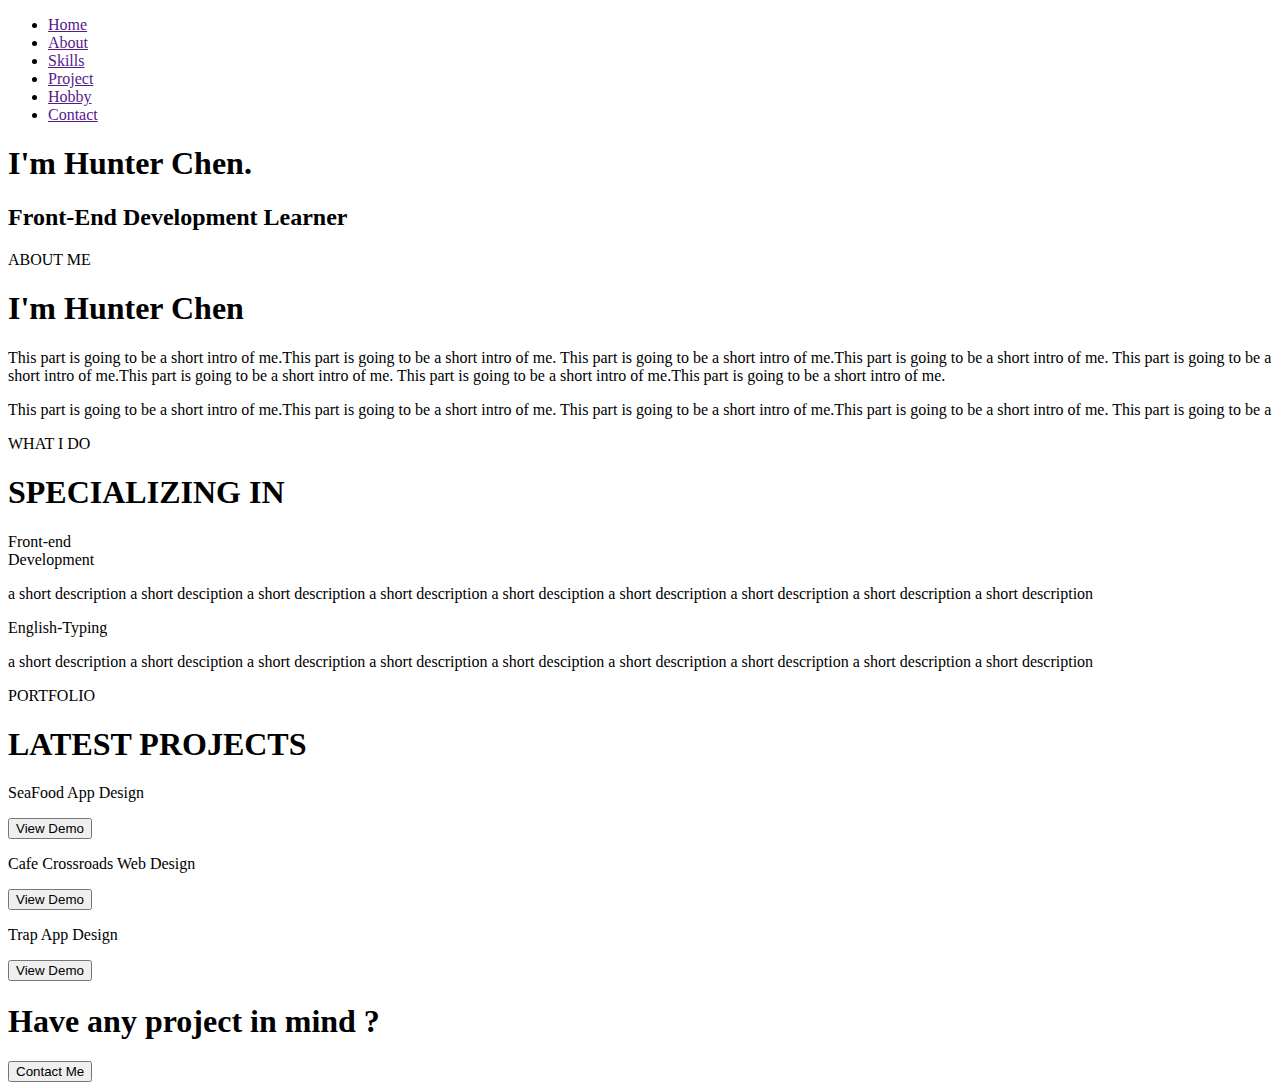
==== Processing Project/index.html @ 50b8c2af "還沒完全做完" ====
<!DOCTYPE html>
<html lang="zh-TW">
<head>
    <!-- Two Underscores(__) represents AND.  
    Hyphen(-) does what hyphen does. -->
    <meta charset="UTF-8">
    <meta http-equiv="X-UA-Compatible" content="IE=edge">
    <meta name="viewport" content="width=device-width, initial-scale=1.0">
    <link rel = "icon" href = "./images/icon.png" type = "image/png">
    <title>Personal Web</title>
    <link rel="stylesheet" href="./CSS/_normalize.css">
    <link rel="stylesheet" href="./CSS/shared-style.css">
    <link rel="stylesheet" href="./CSS/specified-style.css">
    <link rel="preconnect" href="https://fonts.googleapis.com">
    <link rel="preconnect" href="https://fonts.gstatic.com" crossorigin>
    <link href="https://fonts.googleapis.com/css2?family=Ubuntu&display=swap" rel="stylesheet">
</head>
<body>
    <div class="wrapper">
        <!-- Start header -->
        <header class="header">
            <div class="navbar">
                <div class="container">
                    <div class="logo-container">
                        <a href="" class="logo" alt="HTC"></a>
                    </div>
                    <ul class="nav">
                        <li class="nav-item">
                            <a href="" class="nav-link" data-target="navbar">Home</a>
                        </li>
                        <li class="nav-item">
                            <a href="" class="nav-link" data-target="bout-me">About</a>
                        </li>
                        <li class="nav-item">
                            <a href="" class="nav-link" data-target="what-i-do">Skills</a>
                        </li>
                        <li class="nav-item">
                            <a href="" class="nav-link" data-target="portfolio">Project</a>
                        </li>
                        <li class="nav-item">
                            <a href="" class="nav-link" data-target="">Hobby</a>
                        </li>
                        <li class="nav-item">
                            <a href="" class="nav-link" data-target="">Contact</a>
                        </li>
                    </ul>
                </div>
            </div>
        </header>
        <!-- End header -->

        <!-- STart Main -->
        <section class="main">
            <div class="banner">
                <h1>I'm Hunter Chen.</h1>
                <h2>Front-End Development Learner</h2>
                <div class="logos">
                    <a href="https://www.instagram.com/oprkt_htc_10/" class="ig" target="_blank"></a>
                    <a href="https://www.facebook.com/hunter.chen.9803/" class="fb" target="_blank"></a>
                    <a href="https://github.com/Huntandy" class="gh" target="_blank"></a>
                </div>
            </div>
            <div id="bout-me" class="bout-me scroll-target">
                <div class="container">
                    <div class="photograph">
                        <!-- left -->
                        <div class="img"></div>
                        <div class="hollow-object"></div>
                    </div>
                    <div class="intro">
                        <!-- right -->
                        <div class="txt-container">
                            <p class="title">ABOUT ME</p>
                            <h1>I'm Hunter Chen</h1>
                            <p class="content">
                                This part is going to be a short intro of me.This part is going to be a short intro of me.
                                This part is going to be a short intro of me.This part is going to be a short intro of me.
                                This part is going to be a short intro of me.This part is going to be a short intro of me.
                                This part is going to be a short intro of me.This part is going to be a short intro of me.
                            </p>
                            <p class="content">
                                This part is going to be a short intro of me.This part is going to be a short intro of me.
                                This part is going to be a short intro of me.This part is going to be a short intro of me.
                                This part is going to be a 
                            </p>
                        </div>
                    </div>
                </div>
            </div>
            <div id="what-i-do" class="what-i-do scroll-target">
                <div class="container">
                    <div class="text">
                        <p class="title">WHAT I DO</p>
                        <h1>SPECIALIZING IN</h1>
                    </div>
                    <div class="specialization">
                        <div class="first card">
                            <div class="img__title"> 
                                <div class="img-container">
                                    <div class="img"></div>
                                </div>
                                <p class="title">
                                    Front-end<br>Development
                                </p>
                            </div>
                            <p class="content">
                                a short description a short desciption a short description a short description a short desciption a short description a short description a short description a short description
                            </p>
                        </div>
                        <div class="second card">
                            <div class="img__title">
                                <div class="img-container">
                                    <div class="img"></div>
                                </div>
                                <p class="title">
                                    English-Typing
                                </p>
                            </div>
                            <p class="content">
                                a short description a short desciption a short description a short description a short desciption a short description a short description a short description a short description
                            </p>
                        </div>
                    </div>
                </div>
            </div>
            <div id="portfolio" class="portfolio scroll-target">
                <div class="container">
                    <div class="txt-container">
                        <p class="title">PORTFOLIO</p>
                        <h1>LATEST PROJECTS</h1>
                    </div>
                    <div class="project-cards">
                        <div class="card">
                            <div class="first project-img"></div>
                            <p class="project-name">SeaFood App Design</p>
                            <button class="demo">View Demo</button>
                        </div>
                        <div class="card">
                            <div class="second project-img"></div>
                            <p class="project-name">Cafe Crossroads Web Design</p>
                            <button class="demo">View Demo</button>
                        </div>
                        <div class="card">
                            <div class="third project-img"></div>
                            <p class="project-name">Trap App Design</p>
                            <button class="demo">View Demo</button>
                        </div>
                    </div>
                </div>
            </div>
            <div class="contact">
                <div class="container">
                    <h1>Have any project in mind ?</h1>
                    <button class="contact-btn">Contact Me</button>
                </div>
            </div>
        </section>
        <!-- End Main -->

        <!-- Start footer -->
        <!-- <footer class="footer">

        </footer> -->
        <!-- End footer -->
    </div>
    <script src="./script.js"></script>
</body>
</html>
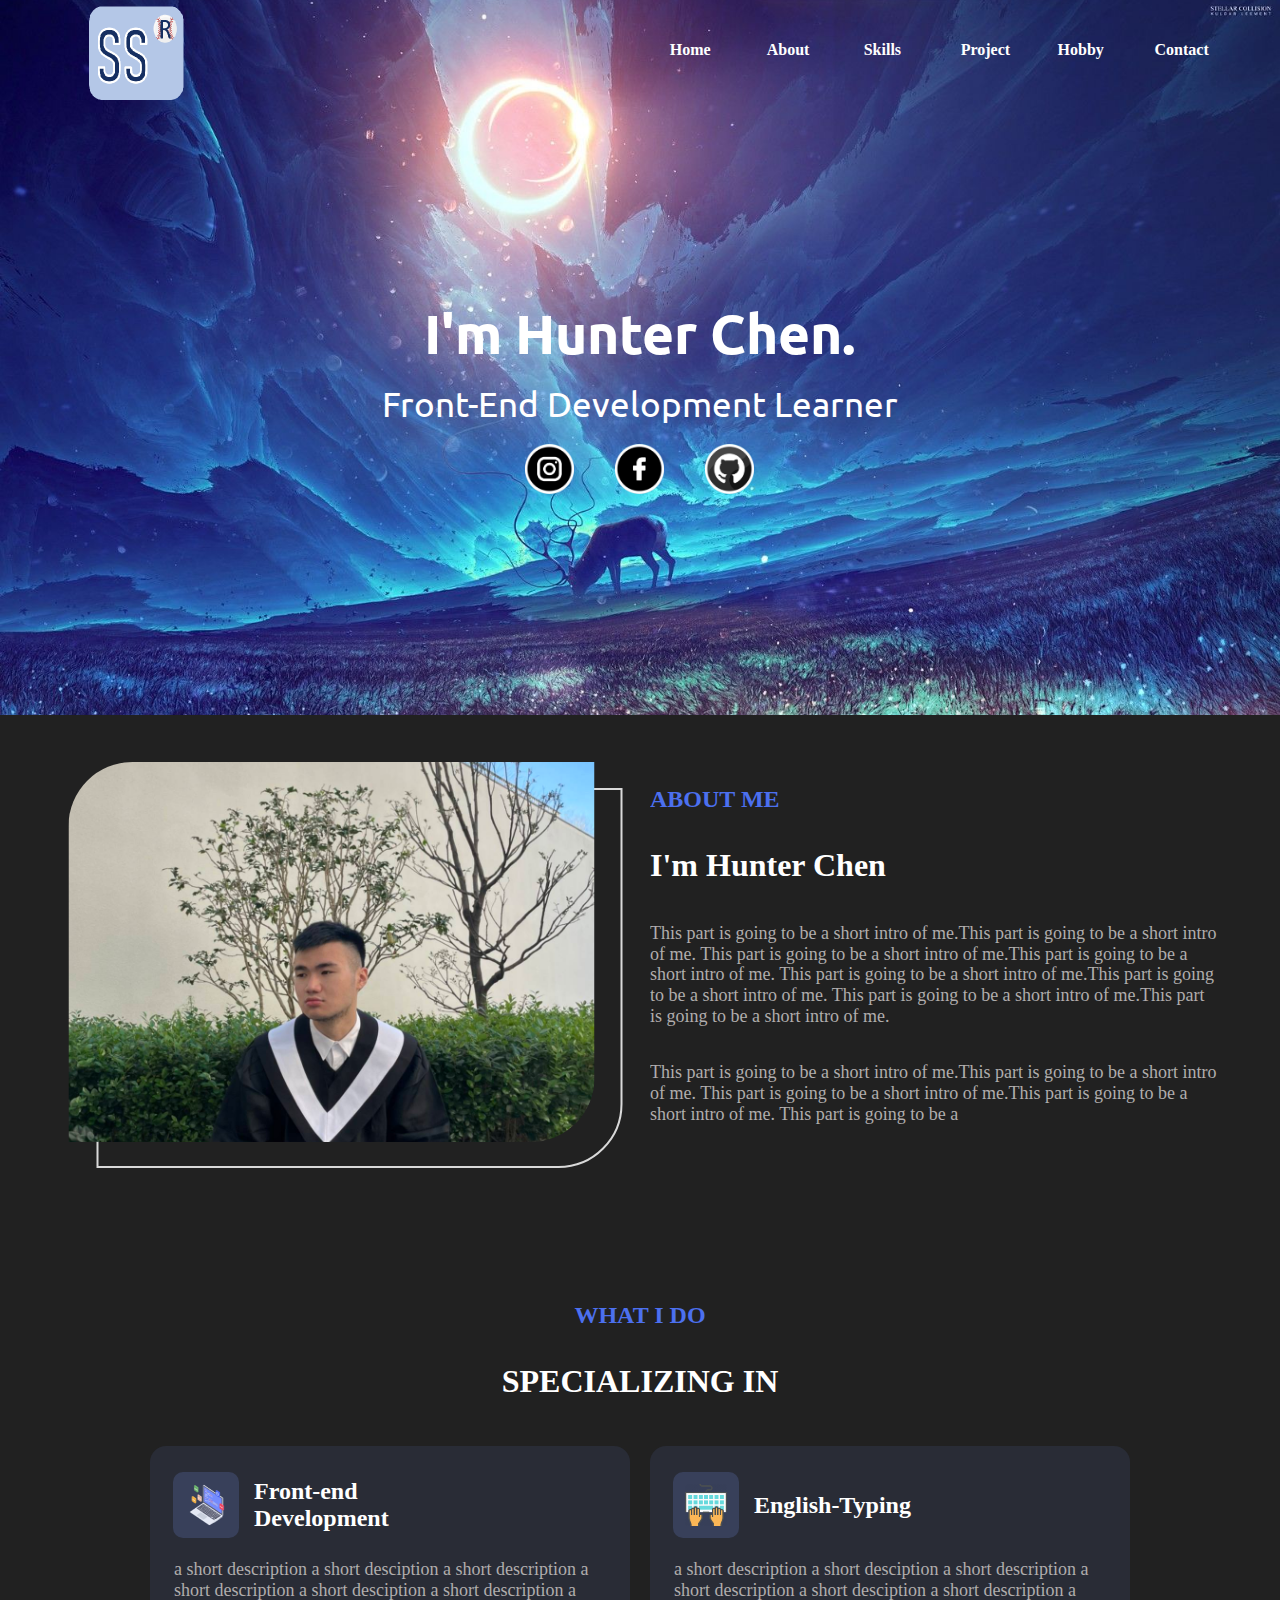
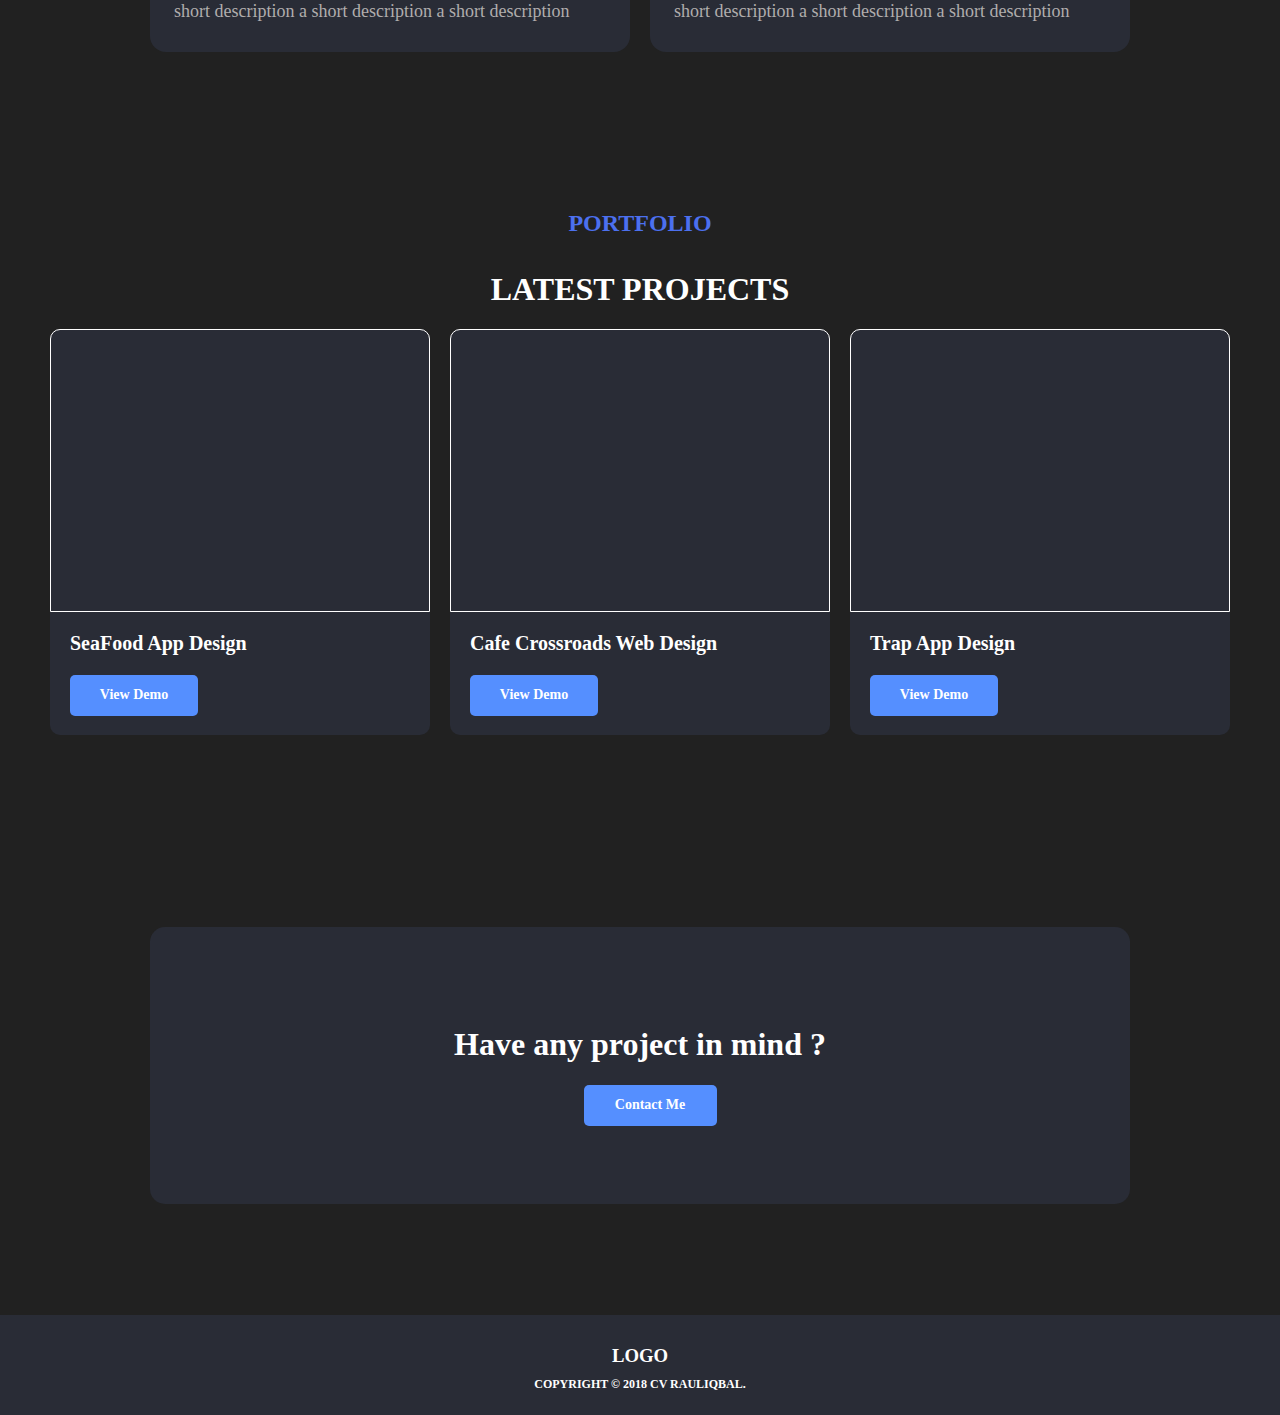
==== commit dfb22609: "updated" ====
--- a/Processing Project/index.html
+++ b/Processing Project/index.html
@@ -158,9 +158,10 @@
         <!-- End Main -->
 
         <!-- Start footer -->
-        <!-- <footer class="footer">
-
-        </footer> -->
+        <footer class="footer">
+            <h3>LOGO</h3>
+            <p>COPYRIGHT © 2018 CV RAULIQBAL.</p>
+        </footer>
         <!-- End footer -->
     </div>
     <script src="./script.js"></script>
--- a/Processing Project/CSS/shared-style.css
+++ b/Processing Project/CSS/shared-style.css
@@ -0,0 +1,116 @@
+   /* Two Underscores(__) represents AND.  
+Hyphen(-) does what hyphen does. */
+
+/* Global */
+*{
+    box-sizing: border-box;
+    position: relative;
+}
+
+html,body{
+    font-family: "微軟正黑體";
+}
+
+html{
+    height:100%;
+}
+
+body,body *{
+    display:flex;
+    flex-direction: column;
+    width:100%;
+}
+
+body{
+    min-height: 100vh;
+    background-color: #212121;
+}
+
+
+/* Grid System */
+/*12 based*/
+.col-xl-3,.col-xl-4,.col-xl-6,.col-xl-12
+.col-lg-3,.col-lg-4,.col-lg-6,.col-lg-12,
+.col-md-3,.col-md-4,.col-md-6,.col-md-12,
+.col-sm-3,.col-sm-4,.col-sm-6,.col-sm-12,
+.col-3,.col-4,.col-6,.col-12{
+    height:100%;
+    padding-left: 16px;
+    padding-right: 16px;
+}
+
+/* xl1200  lg992  md768  sm576   xs  */
+@media screen and (min-width:1200px){ /*xl*/
+    .col-xl-3{width:25%;}
+    .col-xl-4{width:33.33333%;}
+    .col-xl-6{width:50%;}
+    .col-xl-12{width:100%;}
+}
+@media screen and (max-width:1200px){ /*lg*/
+    .col-lg-3{width:25%;}
+    .col-lg-4{width:33.33333%;}
+    .col-lg-6{width:50%;}
+    .col-lg-12{width:100%;}
+}
+@media screen and (max-width:992px){ /*md*/
+    .col-md-3{width:25%;}
+    .col-md-4{width:33.33333%;}
+    .col-md-6{width:50%;}
+    .col-md-12{width:100%;}
+}
+@media screen and (max-width:768px){ /*sm*/
+    .col-sm-3{width:25%;}
+    .col-sm-4{width:33.33333%;}
+    .col-sm-6{width:50%;}
+    .col-sm-12{width:100%;}
+}
+@media screen and (max-width:576px){ /*xs*/
+    .col-3{width:25%;}
+    .col-4{width:33.33333%;}
+    .col-6{width:50%;}
+    .col-12{width:100%;}
+}
+
+
+
+
+
+/* Shared by bout-me,what-i-do, portfolio */
+p.title{
+    color: #4C70EF;
+    font-size: 24px;
+    font-weight: 600;
+    margin-bottom: 12px;
+}
+.bout-me .txt-container p.content,.what-i-do p.content{
+    width: 100%;
+    color: #B0ADAD;
+    font-size:18px;
+}
+h1{
+    color: white
+}
+.component{
+    background-color: lightskyblue;
+    width:100%;
+    height:100%;
+}
+
+/* Shard by Portfolio and Contact */
+button{
+    background-color: #558FFF; 
+    height: 41px;
+    color: #fff; 
+    font-size: 14px; 
+    font-weight:600;
+    align-items: center;
+    justify-content:center;
+    cursor: pointer; 
+    border-radius: 5px; 
+    margin-left: 20px;
+    border:none;
+}
+
+button:hover{
+    background-color: #0056b3; 
+}--- a/Processing Project/CSS/specified-style.css
+++ b/Processing Project/CSS/specified-style.css
@@ -0,0 +1,316 @@
+/* Two Underscores(__) represents AND.  
+Hyphen(-) does what hyphen does. */
+
+/*------ 
+wrapper 
+------*/
+.wrapper{
+    background-color: rgba(0, 0, 0, 0.25);
+    height:715.2px;
+    background-image:url(../images/night.jpg);
+    background-size: cover;
+    background-position: center center;
+    /* justify-content: center;*/
+    /* Align child elements horizontally */
+    align-items: center; /* Align child elements vertically */
+}
+
+/*---- 
+navbar 
+-----*/
+a.nav-link{
+    text-decoration: none;
+    color:white;
+    font-weight: bold;
+}
+
+.navbar *{
+    z-index:10;
+    flex-direction:row;
+    align-items: center;
+}
+
+.navbar {
+    align-items: center;
+} 
+
+.container{
+    width: 1223px;
+    justify-content: center;
+}
+
+a.logo{
+    background-image: url(../images/logo2.png);
+    background-repeat: no-repeat;
+    height:100px; width: 100px;
+    /* transform:scale(0.5); */
+    background-size: contain;
+    margin-left: 60px;
+}
+
+
+/*-------- 
+banner 
+--------*/
+.banner{
+    z-index:1;
+    justify-content: center;
+    height: 615.2px;
+
+}
+
+.banner h1,.banner h2{
+    margin:0;
+    align-items: center;
+    color: white;
+    font-weight: bold;
+    font-size:55px;
+    font-family: 'Ubuntu', sans-serif;
+    text-align:center;
+}
+
+.banner p.middle{
+    height:25px;
+}
+
+.banner h2{
+    font-weight:normal;
+    font-size:35px;
+    margin-top: 20px;
+}
+
+.logos{
+    width:100%;
+    z-index:10;
+    flex-direction:row;
+    align-items: center;
+    justify-content: center;
+}
+
+.ig,.fb,.gh{
+    z-index: 1;
+    height:50px; width:50px;
+    margin:20px;
+    background-size: contain;
+    background-repeat: no-repeat;
+}
+
+.ig{background-image: url(../images/ig-logo.png);}
+.fb{background-image: url(../images/fb-logo.png);}
+.gh{background-image: url(../images/gh-logo.png);}
+
+/* -------------------
+      About Me 
+---------------------*/
+.bout-me{
+    height: 500px;
+    justify-content:center;
+}
+.bout-me .container{
+    width:1180px; height:407px;
+    align-self: center;
+    flex-direction:row;
+}
+.bout-me .photograph{    
+    width: 50%; height:100%;  /*553*/
+    padding-left: 18.5px;
+    padding-right: 18.5px;
+    /* border: 0px; */
+    justify-content: center;
+    align-items:center;
+}
+.bout-me .photograph .img,.hollow-object{  
+    width:263px; height:190px;  /*526  380*/
+    scale:2;
+    align-self: center;
+    border-top-left-radius: 32px;
+    border-bottom-right-radius: 32px;
+}
+.bout-me .photograph .img{
+    top:82px;
+    right:14px;
+    z-index: 2;
+    background-image: url(../images/101501.jpg);
+    background-size: cover;
+    background-repeat: no-repeat;
+    background-position: center center;
+}
+.hollow-object{
+    bottom: 82px;
+    left:14px;
+    z-index:0;
+    border:1px solid #D9D9D9;
+    overflow:hidden;
+}
+.bout-me .container .intro{
+    width: 50%; /*580*/
+    padding-left: 10px;
+    padding-right: 10px;
+
+}
+.bout-me .txt-container{
+    color: white;
+    overflow:hidden;
+}
+
+/* ---------
+What I do 
+----------*/
+.what-i-do{
+    height:500px;
+    justify-content: center;
+}
+.what-i-do .container{
+    height: 360px; width:980px;
+    align-self:center;
+    flex-direction:column;
+}
+.what-i-do .text *{
+    align-items: center;
+}
+.what-i-do .text{
+    margin-bottom: 25px;
+}
+.what-i-do .text,.what-i-do .specialization{
+    width:100%; height:480px;
+}
+.what-i-do .specialization{
+    flex-direction:row;
+}
+.specialization .first{
+    margin-right:10px;
+}
+.specialization .second{
+    margin-left:10px;
+}
+.specialization .card{
+    width:50%; height:206px;
+    background-color: #292c36;
+    border-radius: 16px;
+}
+.specialization .card .img__title{
+    width: 310px; height:72px;
+    margin-top: 23px;
+    flex-direction:row;
+    align-items: center;
+}
+.specialization .card .img-container{
+    width:66px; height:66px;
+    background-color: #38405A;
+    border-radius: 10px;
+    margin-left:23px;
+    justify-content: center;
+    align-items: center;
+}
+.specialization .card .img{
+    width:42px; height:42px;
+    background-repeat: no-repeat;
+    background-size: contain;
+}
+.specialization .first .img{
+    background-image: url(../images/computer.png);
+    margin-left: 7px;
+}
+.specialization .second .img{
+    background-image: url(../images/keyboard.png);
+}
+.specialization p.title{
+    font-size: 24px;
+    width:200px;
+    color:white;
+    font-weight:600;
+    align-items:flex-start;
+    margin: 0px 0px 0px 15px;
+}
+.specialization p.content{
+    width:432px; height:54px;
+    align-self:center;
+}
+
+/* --------
+portfolio
+---------*/
+.portfolio{
+    height: 700px;
+    justify-content: center;
+}
+.portfolio .container{
+    width:1180px; height:540px;
+    align-self:center;
+    flex-direction:column;
+}
+.portfolio .txt-container *{
+    align-items:center;
+}
+.portfolio .txt-container p.title{
+    margin-top: 14px;
+}
+.portfolio .project-cards{
+    width:100%; height:406px;
+    flex-direction:row;
+    justify-content: space-between;
+    /* border:1px solid lightcoral; */
+}
+.portfolio .project-cards .card{
+    width:380px; height: 100%;
+    border-radius: 10px;
+    background-color: #292C36;
+}
+.project-cards .project-img{
+    width:100%; height:283px;
+    border:1px solid white;
+    border-top-left-radius:10px;
+    border-top-right-radius:10px;
+}
+.project-cards .project-name{
+    font-size: 20px;
+    font-weight: 600;
+    color: white;
+    margin-left: 20px;
+}
+
+button.demo{ 
+    width: 128px; 
+}
+
+/*------ 
+contact
+-------*/
+.contact{
+    height:500px;
+    justify-content:center
+}
+.contact .container{
+    width:980px; height:277px;
+    background-color: #292C36;
+    align-self: center;
+    border-radius: 15px;
+}
+.contact h1{
+    align-items:center;
+}
+button.contact-btn{ 
+    width: 133px; 
+    align-self:center;
+}
+
+/*------ 
+footer
+-------*/
+footer{
+    min-height: 100px;
+    width:100%;
+    background-color: #292C36;
+    color:white;
+    justify-content: center;
+}
+footer *{
+    align-items: center;
+}
+footer h3{
+    margin-bottom: 0px;
+}
+footer p{
+    font-size:12px;
+    font-weight: bold;
+}
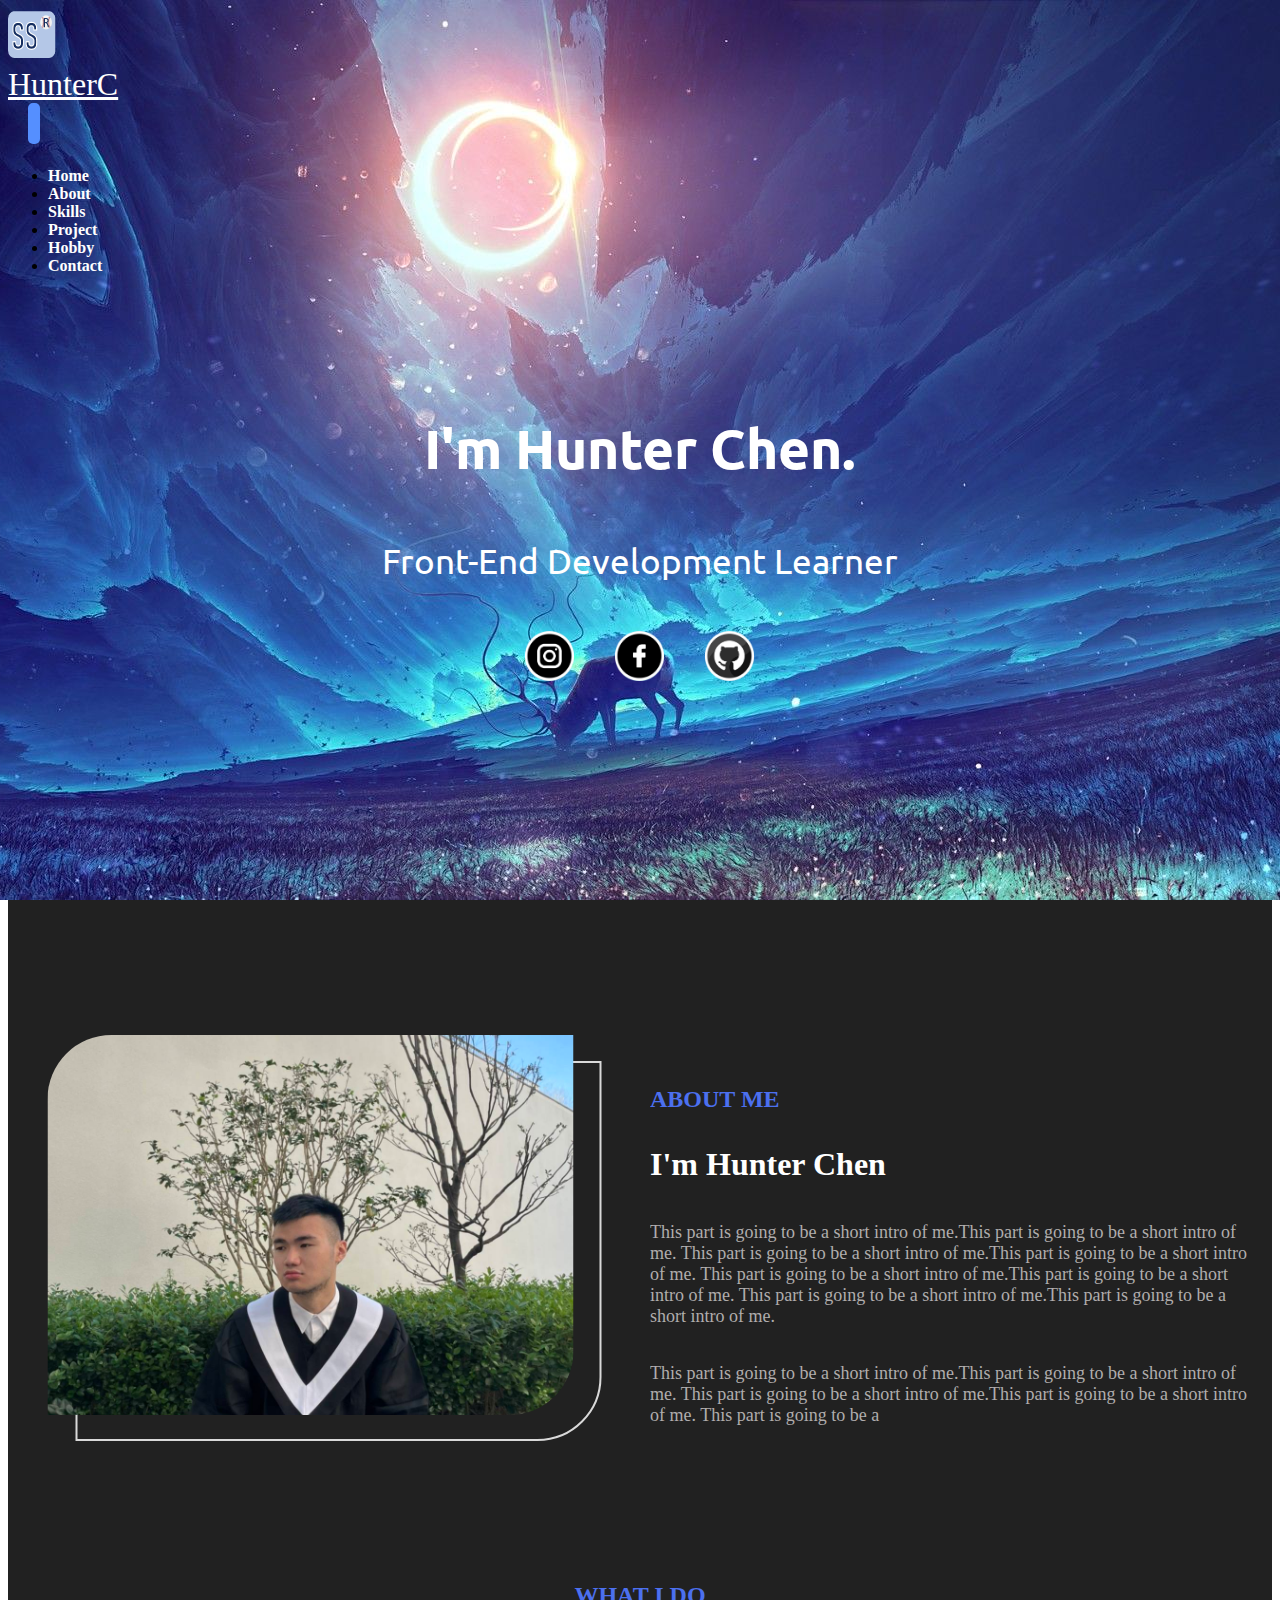
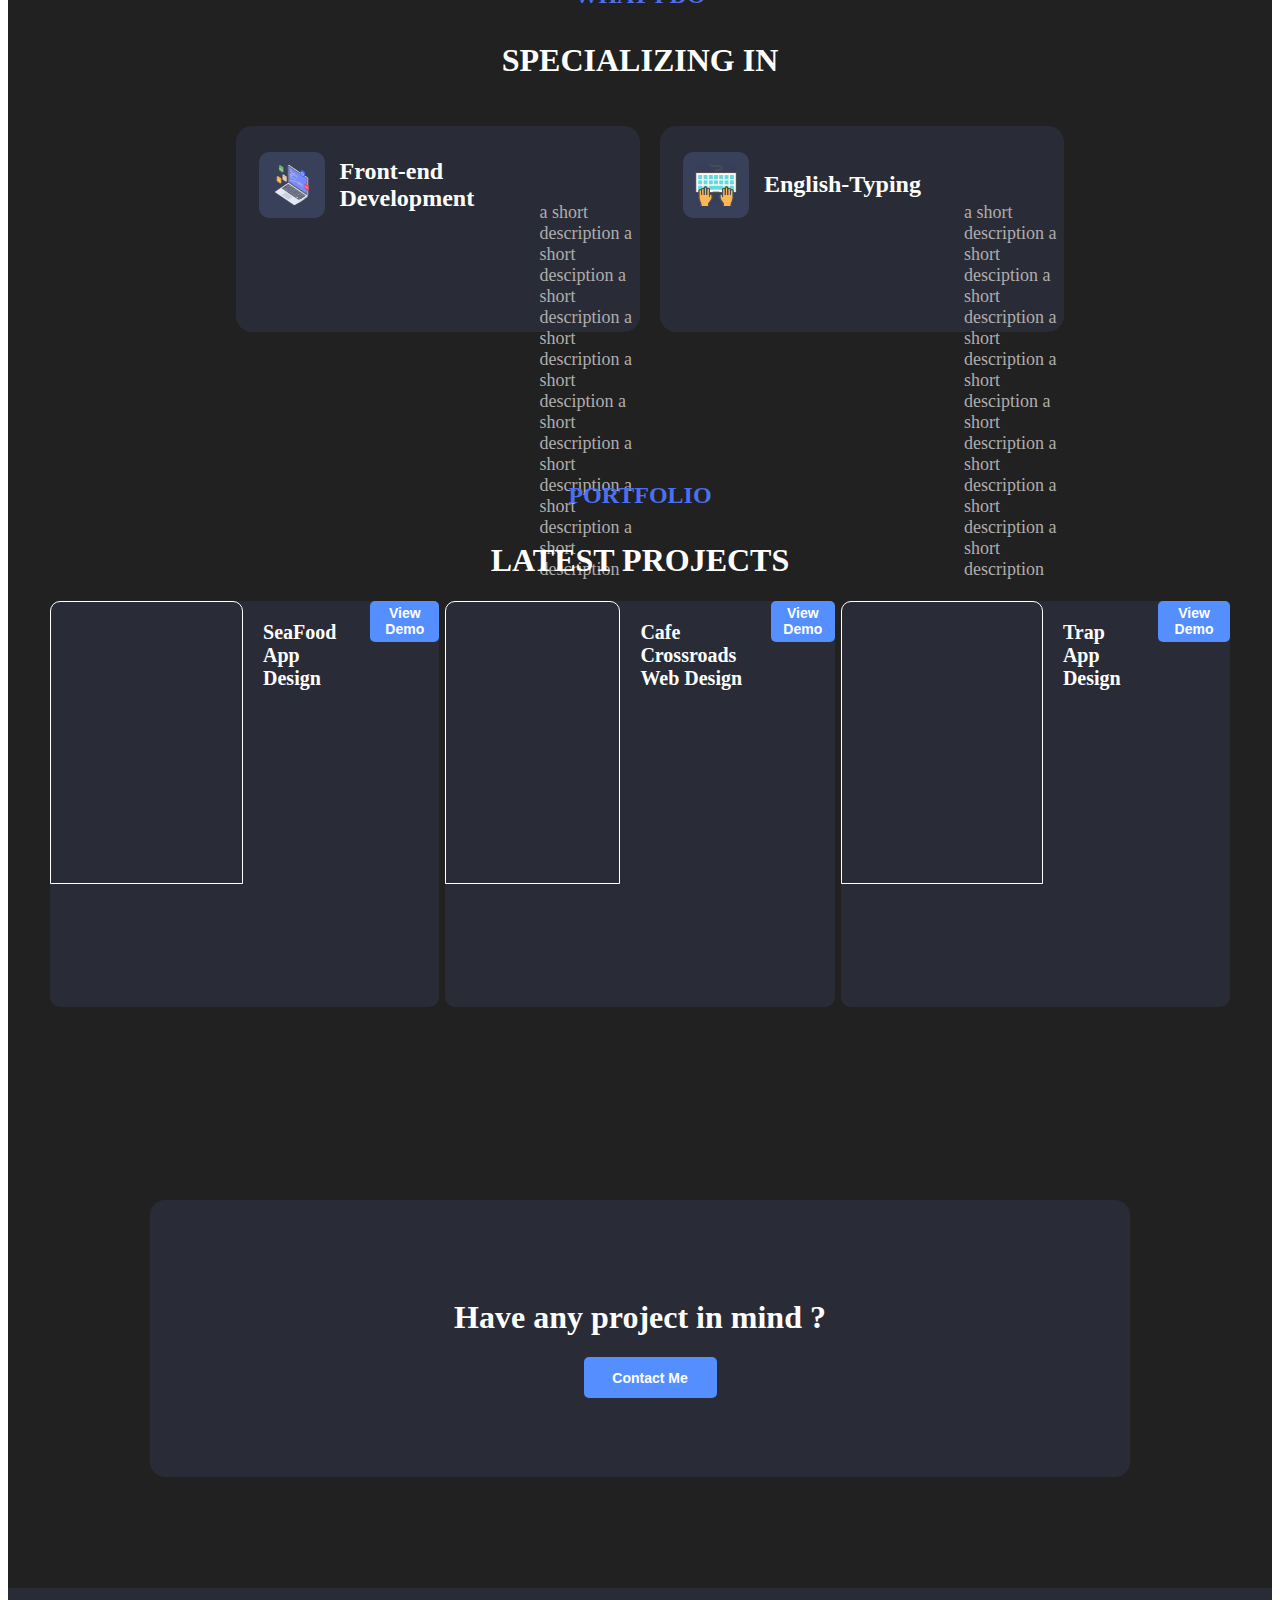
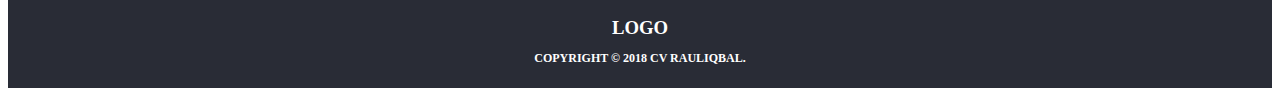
==== commit e7450226: "update" ====
--- a/Processing Project/index.html
+++ b/Processing Project/index.html
@@ -7,68 +7,76 @@
     <meta http-equiv="X-UA-Compatible" content="IE=edge">
     <meta name="viewport" content="width=device-width, initial-scale=1.0">
     <link rel = "icon" href = "./images/icon.png" type = "image/png">
-    <title>Personal Web</title>
-    <link rel="stylesheet" href="./CSS/_normalize.css">
-    <link rel="stylesheet" href="./CSS/shared-style.css">
-    <link rel="stylesheet" href="./CSS/specified-style.css">
+    <title>Forked Personal Web</title>
+    <!-- <link rel="stylesheet" href="./CSS/_normalize.css"> -->
+    <!-- <link rel="stylesheet" href="./CSS/shared-style.css"> -->
+    <!-- <link rel="stylesheet" href="./CSS/specified-style.css"> -->
+    <link href="https://cdn.jsdelivr.net/npm/bootstrap@5.3.2/dist/css/bootstrap.min.css" rel="stylesheet" integrity="sha384-T3c6CoIi6uLrA9TneNEoa7RxnatzjcDSCmG1MXxSR1GAsXEV/Dwwykc2MPK8M2HN" crossorigin="anonymous">
+    <link rel="stylesheet" href="./CSS/style.css"> 
     <link rel="preconnect" href="https://fonts.googleapis.com">
     <link rel="preconnect" href="https://fonts.gstatic.com" crossorigin>
     <link href="https://fonts.googleapis.com/css2?family=Ubuntu&display=swap" rel="stylesheet">
 </head>
 <body>
     <div class="wrapper">
+
         <!-- Start header -->
-        <header class="header">
-            <div class="navbar">
-                <div class="container">
-                    <div class="logo-container">
-                        <a href="" class="logo" alt="HTC"></a>
+        <header class="header d-flex">
+                <nav class="navbar navbar-expand-lg bg-transparent">
+                <!-- <nav class="navmenu"> -->
+                    <div class="container-fluid">
+                        <a class="navbar-brand d-flex" href="#">
+                            <img src="./images/logo2.png" alt="Logo" width="50" height="50" class="d-inline-block align-text-top">
+                            <p>HunterC</p>
+                        </a>
+                        <button class="navbar-toggler" type="button" data-bs-toggle="collapse" data-bs-target="#navbarNav" aria-controls="navbarNav" aria-expanded="false" aria-label="Toggle navigation">
+                            <span class="navbar-toggler-icon"></span>
+                        </button>
+                        <div class="collapse navbar-collapse" id="navbarNav">
+                        <ul class="navbar-nav mb-2 mb-lg-0">
+                            <li class="nav-item me-3">
+                                <a class="nav-link" aria-current="page" href="#" data-target="navbar">Home</a>
+                            </li>
+                            <li class="nav-item mx-3">
+                                <a class="nav-link" href="#" data-target="bout-me">About</a>
+                            </li>
+                            <li class="nav-item mx-3">
+                                <a class="nav-link" href="#" data-target="what-i-do">Skills</a>
+                            </li>
+                            <li class="nav-item mx-3">
+                                <a class="nav-link" href="#" data-target="portfolio">Project</a>
+                            </li>
+                            <li class="nav-item mx-3">
+                                <a class="nav-link" href="#" data-target="hobby">Hobby</a>
+                            </li>
+                            <li class="nav-item ms-3">
+                                <a class="nav-link" href="#" data-target="contact">Contact</a>
+                            </li>
+                        </ul>
                     </div>
-                    <ul class="nav">
-                        <li class="nav-item">
-                            <a href="" class="nav-link" data-target="navbar">Home</a>
-                        </li>
-                        <li class="nav-item">
-                            <a href="" class="nav-link" data-target="bout-me">About</a>
-                        </li>
-                        <li class="nav-item">
-                            <a href="" class="nav-link" data-target="what-i-do">Skills</a>
-                        </li>
-                        <li class="nav-item">
-                            <a href="" class="nav-link" data-target="portfolio">Project</a>
-                        </li>
-                        <li class="nav-item">
-                            <a href="" class="nav-link" data-target="">Hobby</a>
-                        </li>
-                        <li class="nav-item">
-                            <a href="" class="nav-link" data-target="">Contact</a>
-                        </li>
-                    </ul>
-                </div>
-            </div>
+                </nav>
         </header>
         <!-- End header -->
 
         <!-- STart Main -->
-        <section class="main">
-            <div class="banner">
-                <h1>I'm Hunter Chen.</h1>
+        <main class="main">
+            <section class="banner">
+                <img src="./images/night.jpg" alt="" data-aos="fade-in">
+                <h1 data-aos="fade-up" data-aos-delay="100">I'm Hunter Chen.</h1>
                 <h2>Front-End Development Learner</h2>
                 <div class="logos">
                     <a href="https://www.instagram.com/oprkt_htc_10/" class="ig" target="_blank"></a>
                     <a href="https://www.facebook.com/hunter.chen.9803/" class="fb" target="_blank"></a>
                     <a href="https://github.com/Huntandy" class="gh" target="_blank"></a>
                 </div>
-            </div>
-            <div id="bout-me" class="bout-me scroll-target">
+            </section>
+            <section id="bout-me" class="bout-me scroll-target d-flex">
                 <div class="container">
                     <div class="photograph">
-                        <!-- left -->
                         <div class="img"></div>
                         <div class="hollow-object"></div>
                     </div>
                     <div class="intro">
-                        <!-- right -->
                         <div class="txt-container">
                             <p class="title">ABOUT ME</p>
                             <h1>I'm Hunter Chen</h1>
@@ -86,8 +94,8 @@
                         </div>
                     </div>
                 </div>
-            </div>
-            <div id="what-i-do" class="what-i-do scroll-target">
+            </section>
+            <section id="what-i-do" class="what-i-do scroll-target">
                 <div class="container">
                     <div class="text">
                         <p class="title">WHAT I DO</p>
@@ -122,8 +130,8 @@
                         </div>
                     </div>
                 </div>
-            </div>
-            <div id="portfolio" class="portfolio scroll-target">
+            </section>
+            <section id="portfolio" class="portfolio scroll-target">
                 <div class="container">
                     <div class="txt-container">
                         <p class="title">PORTFOLIO</p>
@@ -147,23 +155,24 @@
                         </div>
                     </div>
                 </div>
-            </div>
-            <div class="contact">
+            </section>
+            <div id="contact" class="contact scroll-target">
                 <div class="container">
                     <h1>Have any project in mind ?</h1>
                     <button class="contact-btn">Contact Me</button>
                 </div>
             </div>
-        </section>
+        </main>
         <!-- End Main -->
 
         <!-- Start footer -->
-        <footer class="footer">
+        <footer class="footer" >
             <h3>LOGO</h3>
             <p>COPYRIGHT © 2018 CV RAULIQBAL.</p>
         </footer>
         <!-- End footer -->
     </div>
+    <script src="https://cdn.jsdelivr.net/npm/bootstrap@5.3.2/dist/js/bootstrap.bundle.min.js" integrity="sha384-C6RzsynM9kWDrMNeT87bh95OGNyZPhcTNXj1NW7RuBCsyN/o0jlpcV8Qyq46cDfL" crossorigin="anonymous"></script>
     <script src="./script.js"></script>
 </body>
 </html>--- a/Processing Project/CSS/style.css
+++ b/Processing Project/CSS/style.css
@@ -0,0 +1,383 @@
+/* Global */
+*{
+  box-sizing: border-box;
+}
+
+html,body{
+  font-family: "微軟正黑體";
+}
+
+
+nav{  
+  height: 80px
+}
+.container-fluid .navbar-collapse{
+  justify-content: flex-end;
+}
+.navbar-brand
+{
+  font-size: 32px;
+  color: white;
+}
+header{
+  position: relative;
+  top: 0;
+  left: 0;
+  bottom: 0;
+  right: 0;
+  z-index: 1;
+  justify-content:center;
+}
+
+nav{
+  width:90%;
+}
+
+.navbar-brand{
+  flex-direction: row;
+  justify-content: center;
+  align-items: center;
+}
+.navbar-brand p{
+  margin:0;
+}
+
+.navbar-toggler-icon{
+  background-image:url("data:image/svg+xml,%3csvg xmlns='http://www.w3.org/2000/svg' viewBox='0 0 30 30'%3e%3cpath stroke='rgba%28255, 255, 255, 1%29' stroke-linecap='round' stroke-miterlimit='10' stroke-width='2' d='M4 7h22M4 15h22M4 23h22'/%3e%3c/svg%3e")
+
+}
+
+
+
+
+a.nav-link{
+  text-decoration: none;
+  color:white;
+  font-weight: bold;
+}
+
+/* main */
+main{
+  background-color:  #212121;;
+}
+main *{
+  display:flex;
+}
+.banner{
+  display:flex;
+  width: 100%;
+  min-height: 100vh;
+  align-items: center;
+  justify-content: center;
+  flex-direction: column;
+}
+.banner img{
+  position: absolute;
+  inset: 0;
+  display: block;
+  width: 100%; height: 100%;
+  -o-object-fit:cover;
+  object-fit:cover;
+  z-index: 0;
+}
+
+.banner h1,.banner h2,.banner div{
+  z-index: 1;
+}
+
+.banner h1,.banner h2{
+  color: white;
+  font-weight: bold;
+  font-size:55px;
+  font-family: 'Ubuntu', sans-serif;
+}
+
+.banner h2{
+  font-weight:normal;
+  font-size:35px;
+  margin-top: 20px;
+}
+
+.logos{
+  display:flex;
+  width:100%;
+  z-index:10;
+  flex-direction:row;
+  align-items: center;
+  justify-content: center;
+}
+
+.ig,.fb,.gh{
+  /* z-index: 1; */
+  height:50px; width:50px;
+  margin:20px;
+  background-size: contain;
+  background-repeat: no-repeat;
+}
+
+.ig{background-image: url(../images/ig-logo.png);}
+.fb{background-image: url(../images/fb-logo.png);}
+.gh{background-image: url(../images/gh-logo.png);}
+
+/* About Me */
+.bout-me{
+  height: 500px; width:100%;
+  justify-content:center;
+}
+.bout-me *{position:relative}
+.bout-me .container{
+  width:100%; height:407px;
+  margin:0; padding: 0;
+  align-self: center;
+  flex-direction:row;
+}
+
+.bout-me .photograph{    
+  width: 50%; height:100%;  /*553*/
+  padding-left: 18.5px;
+  padding-right: 18.5px;
+  border: 0px;
+  justify-content: center;
+  align-items:center;
+  flex-direction: column;
+}
+
+.bout-me .photograph .img,.hollow-object{  
+  width:263px; height:190px;  /*526  380*/
+  scale:2;
+  align-self: center;
+  border-top-left-radius: 32px;
+  border-bottom-right-radius: 32px;
+}
+
+.bout-me .photograph .img{
+  top:82px; 
+  right:14px;
+  z-index: 2;
+  background-image: url(../images/101501.jpg);
+  background-size: cover;
+  background-repeat: no-repeat;
+  background-position: center center;
+}
+.hollow-object{
+  bottom: 82px;
+  left:14px;
+  z-index:0;
+  border:1px solid #D9D9D9;
+  overflow:hidden;
+}
+
+.bout-me .container .intro{
+  width: 50%; /*580*/
+  padding-left: 10px;
+  padding-right: 10px;
+
+}
+.bout-me .txt-container{
+  top:27px;
+  flex-direction: column;
+  color: white;
+  overflow:hidden;
+}
+
+p.title{
+  color: #4C70EF;
+  font-size: 24px;
+  font-weight: 600;
+  margin-bottom: 12px;
+}
+.bout-me .txt-container p.content,.what-i-do p.content{
+  width: 100%;
+  color: #B0ADAD;
+  font-size:18px;
+}
+h1{
+  color: white
+}
+/* WHAT i DO */
+.what-i-do{
+  height:500px;
+  justify-content: center;
+}
+.what-i-do .container{
+  height: 360px; width:64%;
+  align-self:center;
+  flex-direction:column;
+}
+.what-i-do .text{
+  margin-bottom: 25px;
+  flex-direction: column;
+}
+.what-i-do .text *{
+  align-items: center;
+  justify-content: center;
+}
+.what-i-do .text,.what-i-do .specialization{
+  width:100%; height:480px;
+}
+.what-i-do .specialization{
+  flex-direction:row;
+}
+
+.specialization .first{
+  margin-right:10px;
+}
+.specialization .second{
+  margin-left:10px;
+}
+.specialization .card{
+  width:50%; height:206px;
+  background-color: #292c36;
+  border-radius: 16px;
+}
+.specialization .card .img__title{
+  width: 310px; height:72px;
+  margin-top: 23px;
+  flex-direction:row;
+  align-items: center;
+}
+.specialization .card .img-container{
+  width:66px; height:66px;
+  background-color: #38405A;
+  border-radius: 10px;
+  margin-left:23px;
+  justify-content: center;
+  align-items: center;
+}
+.specialization .card .img{
+  width:42px; height:42px;
+  background-repeat: no-repeat;
+  background-size: contain;
+}
+.specialization .first .img{
+  background-image: url(../images/computer.png);
+  margin-left: 7px;
+}
+.specialization .second .img{
+  background-image: url(../images/keyboard.png);
+}
+.specialization p.title{
+  font-size: 24px;
+  width:200px;
+  color:white;
+  font-weight:600;
+  align-items:flex-start;
+  margin: 0px 0px 0px 15px;
+}
+.specialization p.content{
+  width:432px; height:54px;
+  align-self:center;
+}
+
+/* portfolio */
+.portfolio{
+  height: 700px;
+  justify-content: center;
+}
+.portfolio .container{
+  width:1180px; height:540px;
+  align-self:center;
+  flex-direction:column;
+}
+.portfolio .txt-container{
+  flex-direction: column;
+}
+.portfolio .txt-container *{
+  align-items:center;
+  justify-content: center;
+}
+.portfolio .txt-container p.title{
+  margin-top: 14px;
+}
+.portfolio .project-cards{
+  width:100%; height:406px;
+  flex-direction:row;
+  justify-content: space-between;
+  /* border:1px solid lightcoral; */
+}
+.portfolio .project-cards .card{
+  width:33%; height: 100%;
+  border-radius: 10px;
+  background-color: #292C36;
+}
+.project-cards .project-img{
+  width:100%; height:283px;
+  border:1px solid white;
+  border-top-left-radius:10px;
+  border-top-right-radius:10px;
+}
+.project-cards .project-name{
+  font-size: 20px;
+  font-weight: 600;
+  color: white;
+  margin-left: 20px;
+}
+
+button.demo{ 
+  width: 128px; 
+}
+button{
+  background-color: #558FFF; 
+  height: 41px;
+  color: #fff; 
+  font-size: 14px; 
+  font-weight:600;
+  align-items: center;
+  justify-content:center;
+  cursor: pointer; 
+  border-radius: 5px; 
+  margin-left: 20px;
+  border:none;
+}
+
+button:hover{
+  background-color: #0056b3; 
+}
+
+/*------ 
+contact
+-------*/
+.contact{
+  height:500px;
+  justify-content:center
+}
+.contact .container{
+  width:980px; height:277px;
+  background-color: #292C36;
+  align-self: center;
+  border-radius: 15px;
+  flex-direction: column;
+  justify-content: center;
+}
+.contact h1{
+  justify-content: center;
+}
+button.contact-btn{ 
+  width: 133px; 
+  align-self: center;
+}
+
+/*------ 
+footer
+-------*/
+footer{
+  display:flex;
+  flex-direction: column;
+  min-height: 100px;
+  width:100%;
+  background-color: #292C36;
+  color:white;
+  justify-content: center;
+}
+footer *{
+  display: flex;
+  justify-content: center;
+  align-items: center;
+}
+footer h3{
+  margin-bottom: 0px;
+}
+footer p{
+  font-size:12px;
+  font-weight: bold;
+}
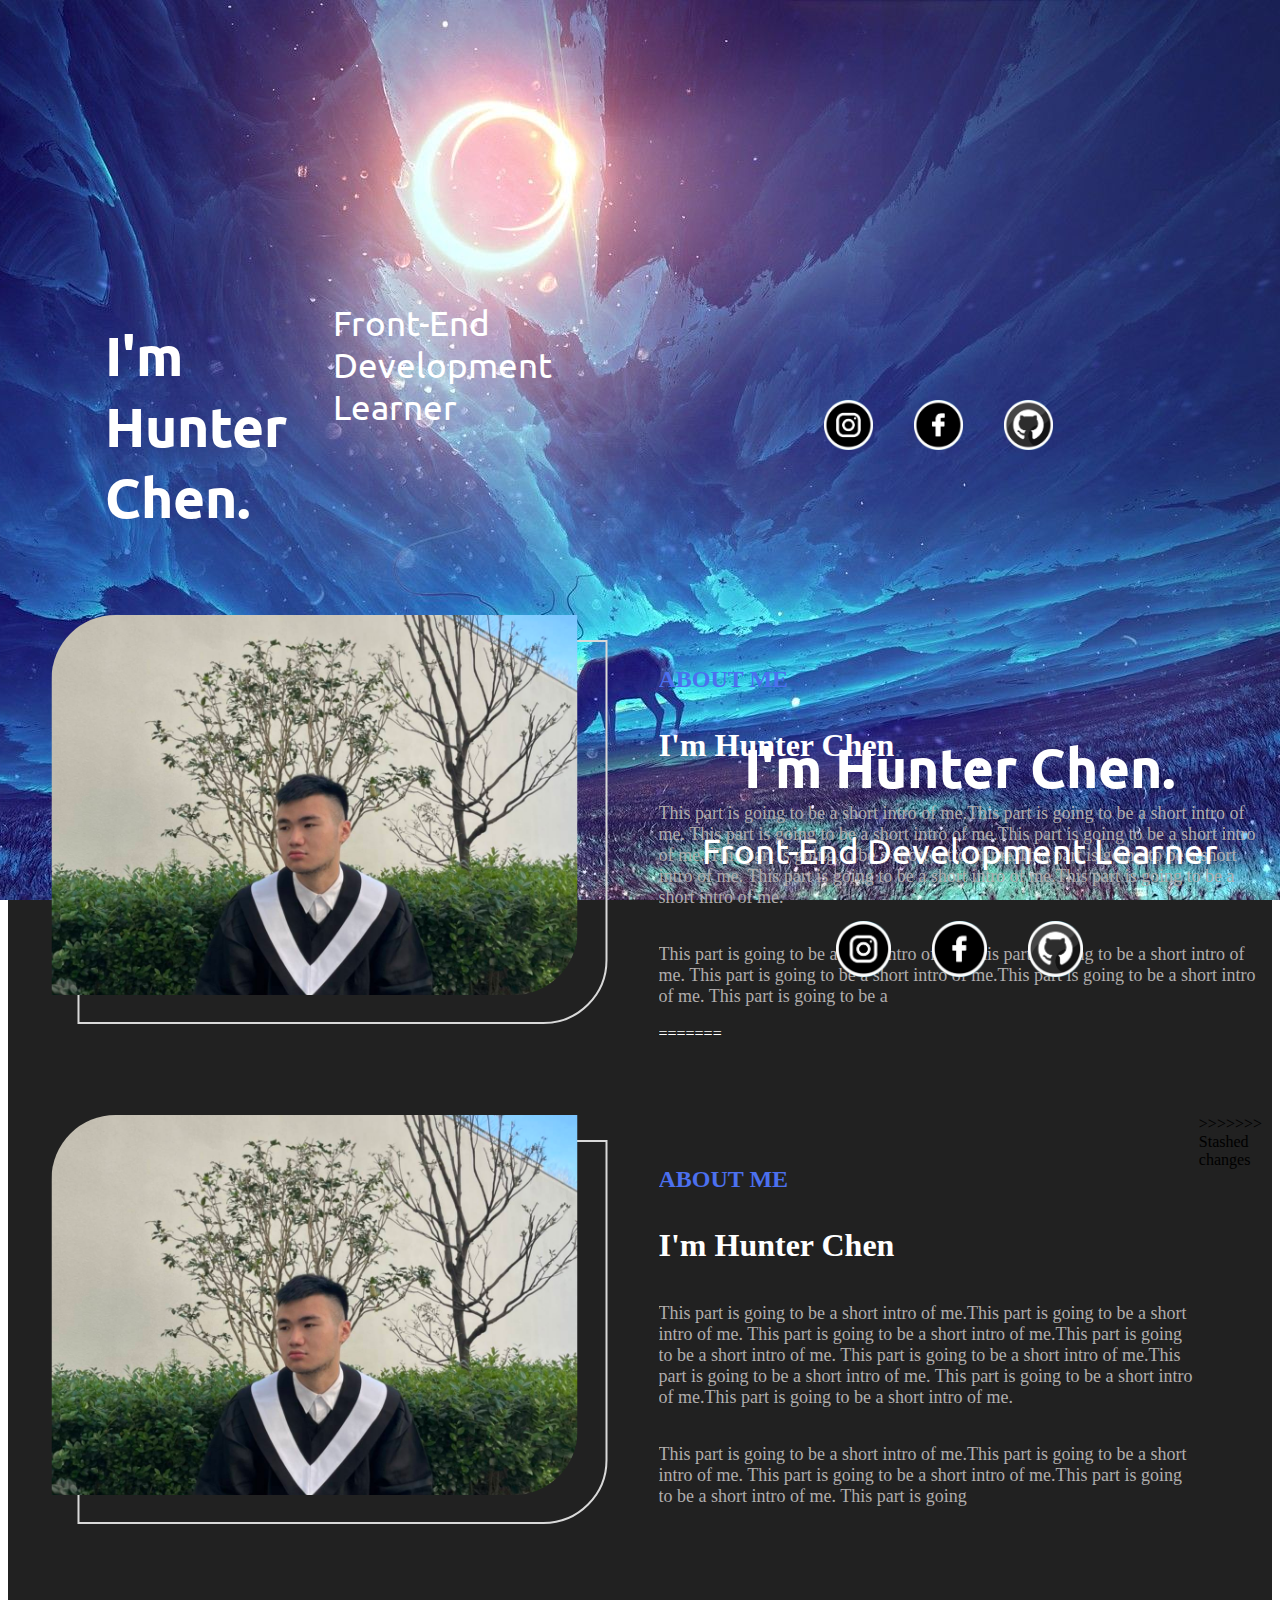
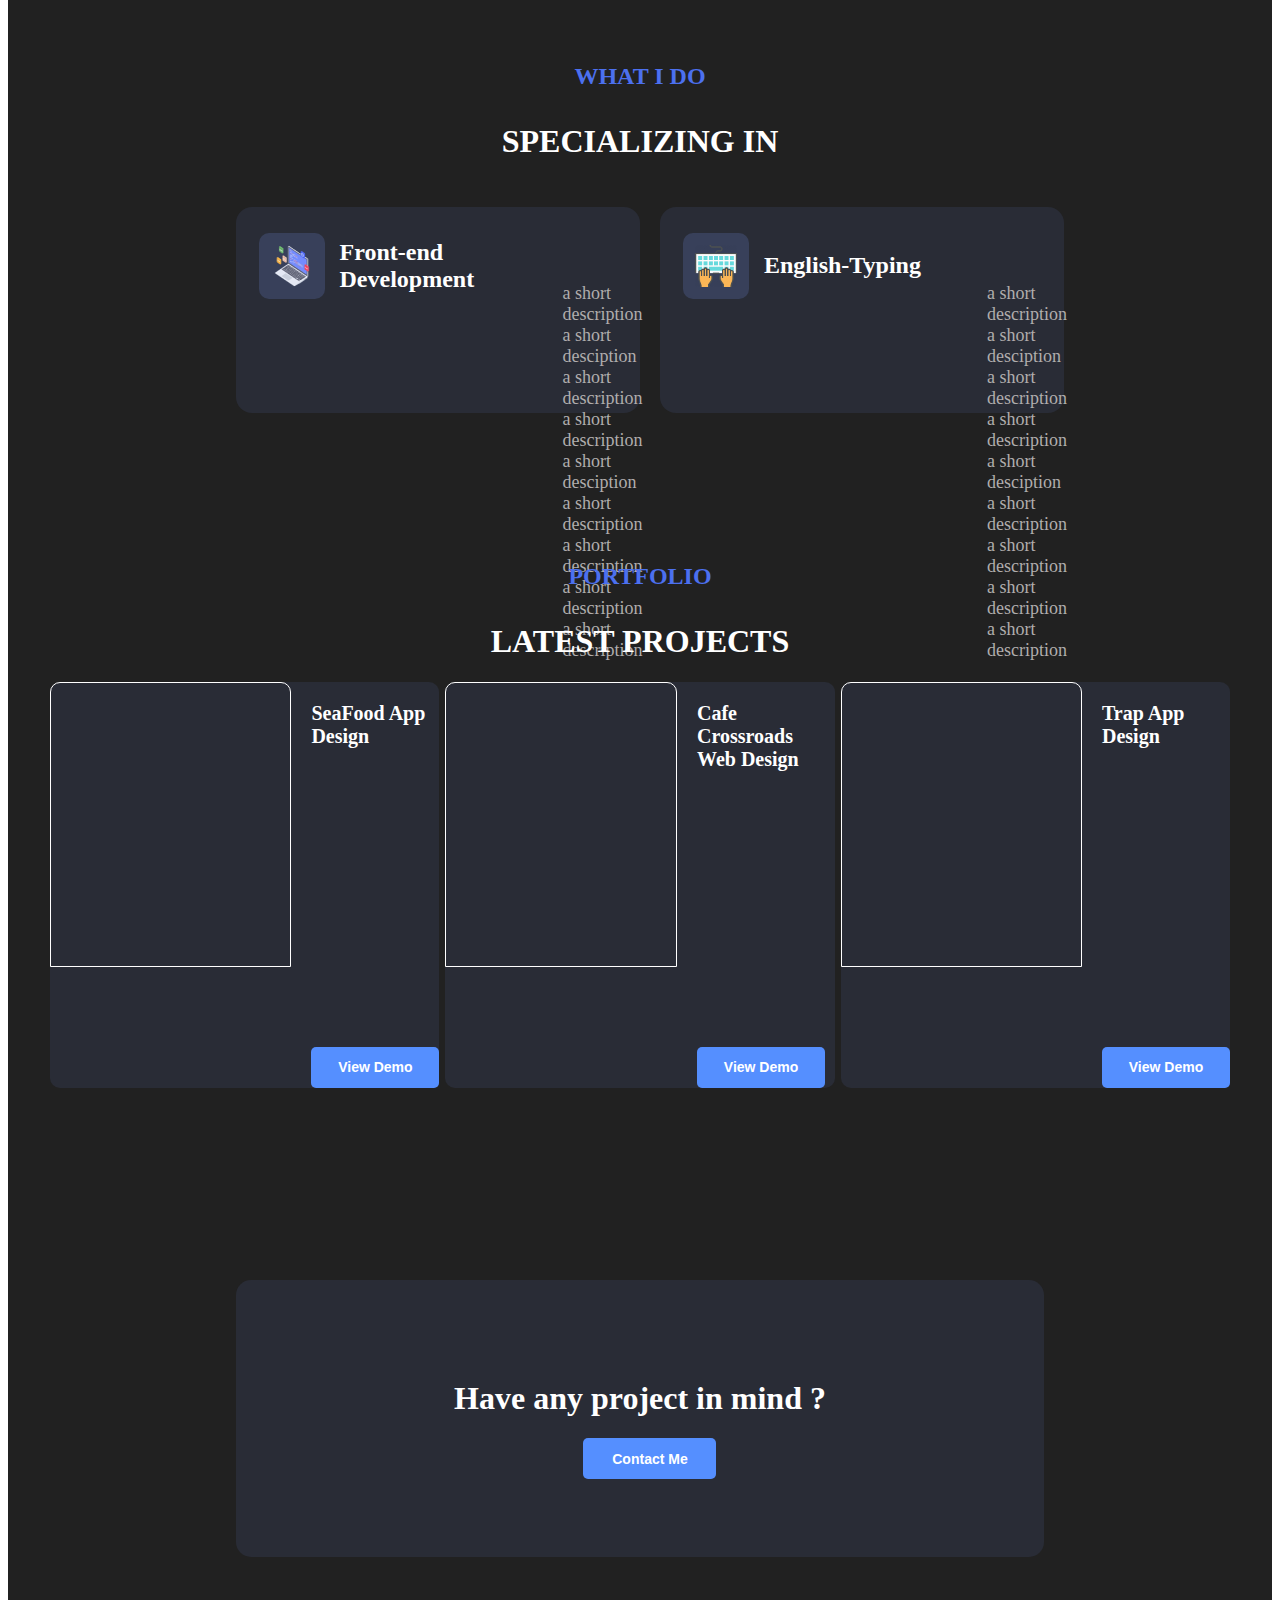
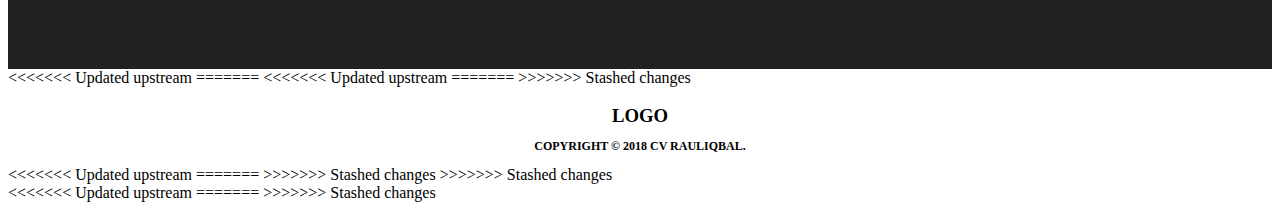
==== commit 01bf0870: "about to finish" ====
--- a/Processing Project/index.html
+++ b/Processing Project/index.html
@@ -7,12 +7,22 @@
     <meta http-equiv="X-UA-Compatible" content="IE=edge">
     <meta name="viewport" content="width=device-width, initial-scale=1.0">
     <link rel = "icon" href = "./images/icon.png" type = "image/png">
+<<<<<<< Updated upstream
     <title>Forked Personal Web</title>
+=======
+    <title>Personal Web</title>
+>>>>>>> Stashed changes
     <!-- <link rel="stylesheet" href="./CSS/_normalize.css"> -->
     <!-- <link rel="stylesheet" href="./CSS/shared-style.css"> -->
     <!-- <link rel="stylesheet" href="./CSS/specified-style.css"> -->
     <link href="https://cdn.jsdelivr.net/npm/bootstrap@5.3.2/dist/css/bootstrap.min.css" rel="stylesheet" integrity="sha384-T3c6CoIi6uLrA9TneNEoa7RxnatzjcDSCmG1MXxSR1GAsXEV/Dwwykc2MPK8M2HN" crossorigin="anonymous">
+<<<<<<< Updated upstream
     <link rel="stylesheet" href="./CSS/style.css"> 
+=======
+    <link rel="stylesheet" href="https://cdn.jsdelivr.net/npm/bootstrap-icons@1.11.2/font/bootstrap-icons.min.css">
+    <link rel="stylesheet" href="./CSS/style.css"> 
+    <link rel="stylesheet" href="./CSS/rwd-style.css"> 
+>>>>>>> Stashed changes
     <link rel="preconnect" href="https://fonts.googleapis.com">
     <link rel="preconnect" href="https://fonts.gstatic.com" crossorigin>
     <link href="https://fonts.googleapis.com/css2?family=Ubuntu&display=swap" rel="stylesheet">
@@ -62,6 +72,7 @@
         <main class="main">
             <section class="banner">
                 <img src="./images/night.jpg" alt="" data-aos="fade-in">
+<<<<<<< Updated upstream
                 <h1 data-aos="fade-up" data-aos-delay="100">I'm Hunter Chen.</h1>
                 <h2>Front-End Development Learner</h2>
                 <div class="logos">
@@ -91,18 +102,55 @@
                                 This part is going to be a short intro of me.This part is going to be a short intro of me.
                                 This part is going to be a 
                             </p>
+=======
+                <div class="overlay">
+                    <h1 data-aos="fade-up" data-aos-delay="100">I'm Hunter Chen.</h1>
+                    <h2>Front-End Development Learner</h2>
+                    <div class="logos">
+                        <a href="https://www.instagram.com/oprkt_htc_10/" class="ig" target="_blank"></a>
+                        <a href="https://www.facebook.com/hunter.chen.9803/" class="fb" target="_blank"></a>
+                        <a href="https://github.com/Huntandy" class="gh" target="_blank"></a>
+                    </div>
+                </div>
+            </section>
+            <section id="bout-me" class="bout-me scroll-target d-flex">
+                <div class="container">
+                    <div class="row">
+                        <div class="col-lg-6 photograph">
+                            <!-- photograph -->
+                            <div class="img"></div>
+                            <div class="hollow-object"></div>
+                        </div>
+                        <div class="col-lg-6 intro">
+                            <!-- intro -->
+                            <div class="txt-container ">
+                                <p class="title">ABOUT ME</p>
+                                <h1>I'm Hunter Chen</h1>
+                                <p class="content">
+                                    This part is going to be a short intro of me.This part is going to be a short intro of me.
+                                    This part is going to be a short intro of me.This part is going to be a short intro of me.
+                                    This part is going to be a short intro of me.This part is going to be a short intro of me.
+                                    This part is going to be a short intro of me.This part is going to be a short intro of me.
+                                </p>
+                                <p class="content">
+                                    This part is going to be a short intro of me.This part is going to be a short intro of me.
+                                    This part is going to be a short intro of me.This part is going to be a short intro of me.
+                                    This part is going
+                                </p>
+                            </div>
+>>>>>>> Stashed changes
                         </div>
                     </div>
                 </div>
             </section>
             <section id="what-i-do" class="what-i-do scroll-target">
                 <div class="container">
-                    <div class="text">
+                    <div class="wid-titles">
                         <p class="title">WHAT I DO</p>
                         <h1>SPECIALIZING IN</h1>
                     </div>
-                    <div class="specialization">
-                        <div class="first card">
+                    <div class="specialization row">
+                        <div class="first card col-md-6">
                             <div class="img__title"> 
                                 <div class="img-container">
                                     <div class="img"></div>
@@ -115,7 +163,7 @@
                                 a short description a short desciption a short description a short description a short desciption a short description a short description a short description a short description
                             </p>
                         </div>
-                        <div class="second card">
+                        <div class="second card col-md-6">
                             <div class="img__title">
                                 <div class="img-container">
                                     <div class="img"></div>
@@ -137,21 +185,27 @@
                         <p class="title">PORTFOLIO</p>
                         <h1>LATEST PROJECTS</h1>
                     </div>
-                    <div class="project-cards">
+                    <div class="project-cards row">
                         <div class="card">
                             <div class="first project-img"></div>
-                            <p class="project-name">SeaFood App Design</p>
-                            <button class="demo">View Demo</button>
+                            <div class="p__button">
+                                <p class="project-name">SeaFood App Design</p>
+                                <button class="demo">View Demo</button>
+                            </div>
                         </div>
                         <div class="card">
                             <div class="second project-img"></div>
-                            <p class="project-name">Cafe Crossroads Web Design</p>
-                            <button class="demo">View Demo</button>
+                            <div class="p__button">
+                                <p class="project-name">Cafe Crossroads Web Design</p>
+                                <button class="demo">View Demo</button>
+                            </div>
                         </div>
                         <div class="card">
                             <div class="third project-img"></div>
-                            <p class="project-name">Trap App Design</p>
-                            <button class="demo">View Demo</button>
+                            <div class="p__button">
+                                <p class="project-name">Trap App Design</p>
+                                <button class="demo">View Demo</button>
+                            </div>
                         </div>
                     </div>
                 </div>
@@ -166,13 +220,36 @@
         <!-- End Main -->
 
         <!-- Start footer -->
+<<<<<<< Updated upstream
+=======
+<<<<<<< Updated upstream
+        <!-- <footer class="footer">
+
+        </footer> -->
+=======
+>>>>>>> Stashed changes
         <footer class="footer" >
             <h3>LOGO</h3>
             <p>COPYRIGHT © 2018 CV RAULIQBAL.</p>
         </footer>
+<<<<<<< Updated upstream
+=======
+>>>>>>> Stashed changes
+>>>>>>> Stashed changes
         <!-- End footer -->
+         <!-- Scroll Top Button -->
+        <a href="#" id="scroll-top" class="scroll-top d-flex align-items-center justify-content-center">
+            <!-- <i class="bi bi-arrow-up-short"></i> -->
+            <svg xmlns="http://www.w3.org/2000/svg" width="1.65em" height="1.65em" fill="currentColor" class="bi bi-arrow-up-short" viewBox="0 0 16 16">
+                <path fill-rule="evenodd" d="M8 12a.5.5 0 0 0 .5-.5V5.707l2.146 2.147a.5.5 0 0 0 .708-.708l-3-3a.5.5 0 0 0-.708 0l-3 3a.5.5 0 1 0 .708.708L7.5 5.707V11.5a.5.5 0 0 0 .5.5"/>
+            </svg>
+        </a>
     </div>
     <script src="https://cdn.jsdelivr.net/npm/bootstrap@5.3.2/dist/js/bootstrap.bundle.min.js" integrity="sha384-C6RzsynM9kWDrMNeT87bh95OGNyZPhcTNXj1NW7RuBCsyN/o0jlpcV8Qyq46cDfL" crossorigin="anonymous"></script>
+<<<<<<< Updated upstream
     <script src="./script.js"></script>
+=======
+    <script src="./js/script.js"></script>
+>>>>>>> Stashed changes
 </body>
 </html>--- a/Processing Project/CSS/style.css
+++ b/Processing Project/CSS/style.css
@@ -1,4 +1,9 @@
+<<<<<<< Updated upstream
 /* Global */
+=======
+/*GLOBAL*/
+@media screen{
+>>>>>>> Stashed changes
 *{
   box-sizing: border-box;
 }
@@ -7,18 +12,80 @@
   font-family: "微軟正黑體";
 }
 
+<<<<<<< Updated upstream
 
 nav{  
   height: 80px
+=======
+html{
+  font-size:16px;
+}
+
+
+nav{  
+  height: 80px;
+>>>>>>> Stashed changes
 }
 .container-fluid .navbar-collapse{
   justify-content: flex-end;
 }
 .navbar-brand
 {
+<<<<<<< Updated upstream
   font-size: 32px;
   color: white;
 }
+=======
+  font-size: 2rem;
+  color: white;
+}
+.navbar-brand:hover,.nav-link:hover{
+  color:lightgray;
+}
+}
+
+/* Across Section */
+@media screen {
+  p.title{
+    color: #4C70EF;
+    font-size: 24px;
+    font-weight: 600;
+    margin-bottom:0;
+  }
+  .bout-me .txt-container p.content,.what-i-do p.content{
+    width: 100%;
+    color: #B0ADAD;
+    font-size:18px;
+    overflow-wrap:break-word;
+    /* word-break:break-all; */
+    /* white-space:pre; */
+  }
+  h1{
+    color: white;
+    font-weight:bold;
+    font-size:2em;
+    margin:0.67em 0;
+  }
+  button{
+    background-color: #558FFF; 
+    height: 41px;
+    color: #fff; 
+    font-size: 14px; 
+    font-weight:600;
+    align-items: center;
+    justify-content:center;
+    cursor: pointer; 
+    border-radius: 5px; 
+    margin-left: 20px;
+    border:none;
+  }
+  
+  button:hover{
+    background-color: #0056b3; 
+  }
+}
+
+>>>>>>> Stashed changes
 header{
   position: relative;
   top: 0;
@@ -27,6 +94,7 @@
   right: 0;
   z-index: 1;
   justify-content:center;
+<<<<<<< Updated upstream
 }
 
 nav{
@@ -45,10 +113,38 @@
 .navbar-toggler-icon{
   background-image:url("data:image/svg+xml,%3csvg xmlns='http://www.w3.org/2000/svg' viewBox='0 0 30 30'%3e%3cpath stroke='rgba%28255, 255, 255, 1%29' stroke-linecap='round' stroke-miterlimit='10' stroke-width='2' d='M4 7h22M4 15h22M4 23h22'/%3e%3c/svg%3e")
 
-}
-
-
-
+=======
+
+  nav{
+    width:90%;
+
+    .navbar-brand{
+      flex-direction: row;
+      justify-content: center;
+      align-items: center;
+
+      p{
+        margin:0;
+      }
+    }
+    .navbar-toggler-icon{
+      background-image:url("data:image/svg+xml,%3csvg xmlns='http://www.w3.org/2000/svg' viewBox='0 0 30 30'%3e%3cpath stroke='rgba%28255, 255, 255, 1%29' stroke-linecap='round' stroke-miterlimit='10' stroke-width='2' d='M4 7h22M4 15h22M4 23h22'/%3e%3c/svg%3e")
+    }
+    a.nav-link{
+      text-decoration: none;
+      color:white;
+      font-weight: bold;
+    }
+    a.nav-link:focus{
+      color:lightgray;
+    }
+  }
+>>>>>>> Stashed changes
+}
+
+
+
+<<<<<<< Updated upstream
 
 a.nav-link{
   text-decoration: none;
@@ -63,12 +159,26 @@
 main *{
   display:flex;
 }
+=======
+/*---------------------------------
+ Main
+----------------------------------*/
+main{
+  background-color:  #212121;
+
+  *{  
+    display:flex;
+  }
+}
+/* BANNER */
+>>>>>>> Stashed changes
 .banner{
   display:flex;
   width: 100%;
   min-height: 100vh;
   align-items: center;
   justify-content: center;
+<<<<<<< Updated upstream
   flex-direction: column;
 }
 .banner img{
@@ -360,6 +470,320 @@
 /*------ 
 footer
 -------*/
+=======
+  height: inherit;
+  flex-direction: column;
+
+  img{
+    position: absolute;
+    inset: 0;
+    display: block;
+    width: 100%; height: 100%;
+    -o-object-fit:cover;
+    object-fit:cover;
+    z-index: 0;
+  }
+  .overlay{
+    position: absolute;
+    inset: 0;
+    width: 100%; height: 100%;
+    -o-object-fit:cover;
+    object-fit:cover;
+    z-index: 0;
+  
+    flex-direction: column;
+    align-items: center;
+    justify-content: center;
+
+    h1{
+      margin-bottom:0.5rem;
+      font-weight: bold;
+      /* font-size:55px; */
+      font-size: 3.4375rem;
+    }
+    h2{
+      font-weight:normal;
+      font-size:35px;
+      margin-top: 20px;
+    }
+    h1,h2{  
+      color: white;
+      font-family: 'Ubuntu', sans-serif;
+    }
+    h1,h2,div{
+      z-index: 1;
+    }
+    .logos{ 
+      display:flex;
+      width:100%;
+      z-index:10;
+      flex-direction:row;
+      align-items: center;
+      justify-content: center;
+
+      .ig{background-image: url(../images/ig-logo.png);}
+      .fb{background-image: url(../images/fb-logo.png);}
+      .gh{background-image: url(../images/gh-logo.png);}
+      .ig,.fb,.gh{
+        height:3.5rem; width:3.5rem;
+        margin:20px;
+        background-size: contain;
+        background-repeat: no-repeat;
+      }
+    }
+  }
+}
+
+/*ABOUT ME*/
+.bout-me{
+  height: 500px; width:100%;
+  justify-content:center;
+
+  *{
+    position: relative;
+  }
+  .container,.row{
+    width:100%; height:407px;
+    margin:0; padding: 0;
+    align-self: center;
+    flex-direction:row;
+  }
+  .row{
+    .photograph{
+      width: 50%; 
+      /* height:100%;  */
+      padding-left: 1.15625rem;
+      padding-right: 1.15625rem;
+      border: 0px;
+      justify-content: center;
+      align-items:center;
+      flex-direction: column;
+
+      .img{
+        top:82px; 
+        right:14px;
+        z-index: 2;
+        background-image: url(../images/101501.jpg);
+        background-size: cover;
+        background-repeat: no-repeat;
+        background-position: center center;
+      }
+      .hollow-object{
+        bottom: 82px;
+        left:14px;
+        z-index:0;
+        border:1px solid #D9D9D9;
+        overflow:hidden;
+      }
+      .img,.hollow-object{
+        width:263px; 
+        height:190px;  
+        /*526  380*/
+        scale:2;
+        align-self: center;
+        border-top-left-radius: 32px;
+        border-bottom-right-radius: 32px;
+      }
+    }
+    .intro{
+      width: 50%; 
+      padding-left: 10px;
+      padding-right: 10px;
+
+      .txt-container{
+        flex-direction: column;
+        color: white;
+
+        p.title{
+          padding-top:26px;
+          line-height: 1;
+        }
+      }
+    }
+  }
+
+}
+
+/*WHAT I DO*/
+.what-i-do{
+  height:500px;
+  justify-content: center;
+
+  .container{
+    /* height: 360px;  */
+    width:64%;
+    align-self:center;
+    flex-direction:column;
+
+    .wid-titles{
+      margin-bottom: 25px;
+      flex-direction: column;
+
+      *{
+        align-items: center;
+        justify-content: center;
+      }
+    }
+    .specialization{
+      flex-direction:row;
+      flex-wrap: nowrap;
+
+      p{
+        word-wrap:break-word;
+      }
+      .first{
+        margin-right: 10px;
+
+        .img{
+          background-image: url(../images/computer.png);
+          margin-left: 7px;
+        }
+      }
+      .second{
+        margin-left: 10px;
+
+        .img{
+          background-image: url(../images/keyboard.png);
+        }
+      }
+      .card{
+        width:50%; 
+        /* height:206px; */
+        background-color: #292c36;
+        border-radius: 16px;
+
+        .img__title{
+          width: 310px; height:72px;
+          margin-top: 23px;
+          flex-direction:row;
+          align-items: center;
+        
+          .img-container{
+            width:66px; height:66px;
+            background-color: #38405A;
+            border-radius: 10px;
+            margin-left:23px;
+            justify-content: center;
+            align-items: center;
+
+            .img{
+              width:42px; height:42px;
+              background-repeat: no-repeat;
+              background-size: contain;
+            }
+          }
+          p.title{
+            font-size: 24px;
+            width:200px;
+            color:white;
+            font-weight:600;
+            align-items:flex-start;
+            margin: 0px 0px 0px 15px;
+          }
+        }
+        p.content{
+          width:100%;
+          overflow-wrap: break-word;
+          margin-left: 23px;
+          align-self:center;
+          /* overflow-y: auto; */
+        }
+      }
+    }
+    .wid-titles,.specialization{
+      /* width:100%;  */
+      /* height:480px; */
+    }
+  }
+}
+
+/*PORTFOLIO*/
+.portfolio{
+  height: 700px;
+  justify-content: center;
+
+  .container{
+    width:1180px; 
+    height:540px;
+    align-self:center;
+    flex-direction:column;
+
+    .txt-container{
+      flex-direction: column;
+
+      *{
+        align-items:center;
+        justify-content: center;
+      }
+      p.title{
+        margin-top: 14px;
+      }
+    }
+    .project-cards,.row{
+      width:100%; height:406px;
+      flex-direction:row;
+      justify-content: space-between;
+      /* border:1px solid lightcoral; */
+
+      .card{
+        width:33%; height: 100%;
+        border-radius: 10px;
+        background-color: #292C36;
+        padding:0;
+
+        .project-img{
+          width:100%; height:283px;
+          border:1px solid white;
+          border-top-left-radius:10px;
+          border-top-right-radius:10px;
+        }
+        .p__button{
+          flex-direction: column;
+          justify-content: space-between;
+
+          .project-name{
+            font-size: 20px;
+            font-weight: 600;
+            color: white;
+            margin-left: 20px;
+          }
+          button.demo{
+            width:128px;
+          }
+        }
+      }
+    }
+  }
+}
+
+/* CONTACT */
+.contact{
+  height:500px;
+  justify-content:center;
+
+  .container{
+    width:64%; 
+    height:277px;
+    background-color: #292C36;
+    align-self: center;
+    border-radius: 15px;
+    flex-direction: column;
+    justify-content: center;
+
+    h1{
+      justify-content: center;
+    }
+    button.contact-btn{
+      width: 133px; 
+      align-self: center;
+    }
+  }
+}
+
+/*---------------------------------
+ Footer
+----------------------------------*/
+>>>>>>> Stashed changes
 footer{
   display:flex;
   flex-direction: column;
@@ -368,6 +792,7 @@
   background-color: #292C36;
   color:white;
   justify-content: center;
+<<<<<<< Updated upstream
 }
 footer *{
   display: flex;
@@ -380,4 +805,64 @@
 footer p{
   font-size:12px;
   font-weight: bold;
-}
+=======
+
+  *{
+    display: flex;
+    justify-content: center;
+    align-items: center;
+  } 
+  h3{
+    margin-block-start:1em;
+    margin-bottom: 0px;
+    font-size:1.17em;
+    font-weight:bold;
+  }
+  p{
+    font-size:12px;
+    font-weight: bold;
+    margin-top:12px;
+  }
+}
+
+
+
+/*---------------------------------
+ Widget
+----------------------------------*/
+/* Scroll To Top Button */
+@media screen {
+  .scroll-top {
+    position: fixed;
+    visibility: hidden;
+    opacity: 0;
+    right: 15px;
+    bottom: 15px;
+    z-index: 99999;
+    /* background-color: var(--primary-color); */
+    background-color: #4C70EF;
+    width: 40px;
+    height: 40px;
+    border-radius: 4px;
+    transition: all 0.4s;
+  }
+
+  .scroll-top svg {
+    /* font-size: 24px; */
+    color: whitesmoke;
+    line-height: 0;
+  }
+
+  .scroll-top:hover{
+    /* background-color: rgba(var(--primary-color-rgb), 0.8); */
+    background-color: #4C70EF;
+    opacity:0.7 !important;
+    /* color: #ffffff; */
+  }
+
+  .scroll-top.active {
+    visibility: visible;
+    opacity: 1;
+  }
+>>>>>>> Stashed changes
+}
--- a/Processing Project/CSS/style.css
+++ b/Processing Project/CSS/style.css
@@ -1,4 +1,9 @@
+<<<<<<< Updated upstream
 /* Global */
+=======
+/*GLOBAL*/
+@media screen{
+>>>>>>> Stashed changes
 *{
   box-sizing: border-box;
 }
@@ -7,18 +12,80 @@
   font-family: "微軟正黑體";
 }
 
+<<<<<<< Updated upstream
 
 nav{  
   height: 80px
+=======
+html{
+  font-size:16px;
+}
+
+
+nav{  
+  height: 80px;
+>>>>>>> Stashed changes
 }
 .container-fluid .navbar-collapse{
   justify-content: flex-end;
 }
 .navbar-brand
 {
+<<<<<<< Updated upstream
   font-size: 32px;
   color: white;
 }
+=======
+  font-size: 2rem;
+  color: white;
+}
+.navbar-brand:hover,.nav-link:hover{
+  color:lightgray;
+}
+}
+
+/* Across Section */
+@media screen {
+  p.title{
+    color: #4C70EF;
+    font-size: 24px;
+    font-weight: 600;
+    margin-bottom:0;
+  }
+  .bout-me .txt-container p.content,.what-i-do p.content{
+    width: 100%;
+    color: #B0ADAD;
+    font-size:18px;
+    overflow-wrap:break-word;
+    /* word-break:break-all; */
+    /* white-space:pre; */
+  }
+  h1{
+    color: white;
+    font-weight:bold;
+    font-size:2em;
+    margin:0.67em 0;
+  }
+  button{
+    background-color: #558FFF; 
+    height: 41px;
+    color: #fff; 
+    font-size: 14px; 
+    font-weight:600;
+    align-items: center;
+    justify-content:center;
+    cursor: pointer; 
+    border-radius: 5px; 
+    margin-left: 20px;
+    border:none;
+  }
+  
+  button:hover{
+    background-color: #0056b3; 
+  }
+}
+
+>>>>>>> Stashed changes
 header{
   position: relative;
   top: 0;
@@ -27,6 +94,7 @@
   right: 0;
   z-index: 1;
   justify-content:center;
+<<<<<<< Updated upstream
 }
 
 nav{
@@ -45,10 +113,38 @@
 .navbar-toggler-icon{
   background-image:url("data:image/svg+xml,%3csvg xmlns='http://www.w3.org/2000/svg' viewBox='0 0 30 30'%3e%3cpath stroke='rgba%28255, 255, 255, 1%29' stroke-linecap='round' stroke-miterlimit='10' stroke-width='2' d='M4 7h22M4 15h22M4 23h22'/%3e%3c/svg%3e")
 
-}
-
-
-
+=======
+
+  nav{
+    width:90%;
+
+    .navbar-brand{
+      flex-direction: row;
+      justify-content: center;
+      align-items: center;
+
+      p{
+        margin:0;
+      }
+    }
+    .navbar-toggler-icon{
+      background-image:url("data:image/svg+xml,%3csvg xmlns='http://www.w3.org/2000/svg' viewBox='0 0 30 30'%3e%3cpath stroke='rgba%28255, 255, 255, 1%29' stroke-linecap='round' stroke-miterlimit='10' stroke-width='2' d='M4 7h22M4 15h22M4 23h22'/%3e%3c/svg%3e")
+    }
+    a.nav-link{
+      text-decoration: none;
+      color:white;
+      font-weight: bold;
+    }
+    a.nav-link:focus{
+      color:lightgray;
+    }
+  }
+>>>>>>> Stashed changes
+}
+
+
+
+<<<<<<< Updated upstream
 
 a.nav-link{
   text-decoration: none;
@@ -63,12 +159,26 @@
 main *{
   display:flex;
 }
+=======
+/*---------------------------------
+ Main
+----------------------------------*/
+main{
+  background-color:  #212121;
+
+  *{  
+    display:flex;
+  }
+}
+/* BANNER */
+>>>>>>> Stashed changes
 .banner{
   display:flex;
   width: 100%;
   min-height: 100vh;
   align-items: center;
   justify-content: center;
+<<<<<<< Updated upstream
   flex-direction: column;
 }
 .banner img{
@@ -360,6 +470,320 @@
 /*------ 
 footer
 -------*/
+=======
+  height: inherit;
+  flex-direction: column;
+
+  img{
+    position: absolute;
+    inset: 0;
+    display: block;
+    width: 100%; height: 100%;
+    -o-object-fit:cover;
+    object-fit:cover;
+    z-index: 0;
+  }
+  .overlay{
+    position: absolute;
+    inset: 0;
+    width: 100%; height: 100%;
+    -o-object-fit:cover;
+    object-fit:cover;
+    z-index: 0;
+  
+    flex-direction: column;
+    align-items: center;
+    justify-content: center;
+
+    h1{
+      margin-bottom:0.5rem;
+      font-weight: bold;
+      /* font-size:55px; */
+      font-size: 3.4375rem;
+    }
+    h2{
+      font-weight:normal;
+      font-size:35px;
+      margin-top: 20px;
+    }
+    h1,h2{  
+      color: white;
+      font-family: 'Ubuntu', sans-serif;
+    }
+    h1,h2,div{
+      z-index: 1;
+    }
+    .logos{ 
+      display:flex;
+      width:100%;
+      z-index:10;
+      flex-direction:row;
+      align-items: center;
+      justify-content: center;
+
+      .ig{background-image: url(../images/ig-logo.png);}
+      .fb{background-image: url(../images/fb-logo.png);}
+      .gh{background-image: url(../images/gh-logo.png);}
+      .ig,.fb,.gh{
+        height:3.5rem; width:3.5rem;
+        margin:20px;
+        background-size: contain;
+        background-repeat: no-repeat;
+      }
+    }
+  }
+}
+
+/*ABOUT ME*/
+.bout-me{
+  height: 500px; width:100%;
+  justify-content:center;
+
+  *{
+    position: relative;
+  }
+  .container,.row{
+    width:100%; height:407px;
+    margin:0; padding: 0;
+    align-self: center;
+    flex-direction:row;
+  }
+  .row{
+    .photograph{
+      width: 50%; 
+      /* height:100%;  */
+      padding-left: 1.15625rem;
+      padding-right: 1.15625rem;
+      border: 0px;
+      justify-content: center;
+      align-items:center;
+      flex-direction: column;
+
+      .img{
+        top:82px; 
+        right:14px;
+        z-index: 2;
+        background-image: url(../images/101501.jpg);
+        background-size: cover;
+        background-repeat: no-repeat;
+        background-position: center center;
+      }
+      .hollow-object{
+        bottom: 82px;
+        left:14px;
+        z-index:0;
+        border:1px solid #D9D9D9;
+        overflow:hidden;
+      }
+      .img,.hollow-object{
+        width:263px; 
+        height:190px;  
+        /*526  380*/
+        scale:2;
+        align-self: center;
+        border-top-left-radius: 32px;
+        border-bottom-right-radius: 32px;
+      }
+    }
+    .intro{
+      width: 50%; 
+      padding-left: 10px;
+      padding-right: 10px;
+
+      .txt-container{
+        flex-direction: column;
+        color: white;
+
+        p.title{
+          padding-top:26px;
+          line-height: 1;
+        }
+      }
+    }
+  }
+
+}
+
+/*WHAT I DO*/
+.what-i-do{
+  height:500px;
+  justify-content: center;
+
+  .container{
+    /* height: 360px;  */
+    width:64%;
+    align-self:center;
+    flex-direction:column;
+
+    .wid-titles{
+      margin-bottom: 25px;
+      flex-direction: column;
+
+      *{
+        align-items: center;
+        justify-content: center;
+      }
+    }
+    .specialization{
+      flex-direction:row;
+      flex-wrap: nowrap;
+
+      p{
+        word-wrap:break-word;
+      }
+      .first{
+        margin-right: 10px;
+
+        .img{
+          background-image: url(../images/computer.png);
+          margin-left: 7px;
+        }
+      }
+      .second{
+        margin-left: 10px;
+
+        .img{
+          background-image: url(../images/keyboard.png);
+        }
+      }
+      .card{
+        width:50%; 
+        /* height:206px; */
+        background-color: #292c36;
+        border-radius: 16px;
+
+        .img__title{
+          width: 310px; height:72px;
+          margin-top: 23px;
+          flex-direction:row;
+          align-items: center;
+        
+          .img-container{
+            width:66px; height:66px;
+            background-color: #38405A;
+            border-radius: 10px;
+            margin-left:23px;
+            justify-content: center;
+            align-items: center;
+
+            .img{
+              width:42px; height:42px;
+              background-repeat: no-repeat;
+              background-size: contain;
+            }
+          }
+          p.title{
+            font-size: 24px;
+            width:200px;
+            color:white;
+            font-weight:600;
+            align-items:flex-start;
+            margin: 0px 0px 0px 15px;
+          }
+        }
+        p.content{
+          width:100%;
+          overflow-wrap: break-word;
+          margin-left: 23px;
+          align-self:center;
+          /* overflow-y: auto; */
+        }
+      }
+    }
+    .wid-titles,.specialization{
+      /* width:100%;  */
+      /* height:480px; */
+    }
+  }
+}
+
+/*PORTFOLIO*/
+.portfolio{
+  height: 700px;
+  justify-content: center;
+
+  .container{
+    width:1180px; 
+    height:540px;
+    align-self:center;
+    flex-direction:column;
+
+    .txt-container{
+      flex-direction: column;
+
+      *{
+        align-items:center;
+        justify-content: center;
+      }
+      p.title{
+        margin-top: 14px;
+      }
+    }
+    .project-cards,.row{
+      width:100%; height:406px;
+      flex-direction:row;
+      justify-content: space-between;
+      /* border:1px solid lightcoral; */
+
+      .card{
+        width:33%; height: 100%;
+        border-radius: 10px;
+        background-color: #292C36;
+        padding:0;
+
+        .project-img{
+          width:100%; height:283px;
+          border:1px solid white;
+          border-top-left-radius:10px;
+          border-top-right-radius:10px;
+        }
+        .p__button{
+          flex-direction: column;
+          justify-content: space-between;
+
+          .project-name{
+            font-size: 20px;
+            font-weight: 600;
+            color: white;
+            margin-left: 20px;
+          }
+          button.demo{
+            width:128px;
+          }
+        }
+      }
+    }
+  }
+}
+
+/* CONTACT */
+.contact{
+  height:500px;
+  justify-content:center;
+
+  .container{
+    width:64%; 
+    height:277px;
+    background-color: #292C36;
+    align-self: center;
+    border-radius: 15px;
+    flex-direction: column;
+    justify-content: center;
+
+    h1{
+      justify-content: center;
+    }
+    button.contact-btn{
+      width: 133px; 
+      align-self: center;
+    }
+  }
+}
+
+/*---------------------------------
+ Footer
+----------------------------------*/
+>>>>>>> Stashed changes
 footer{
   display:flex;
   flex-direction: column;
@@ -368,6 +792,7 @@
   background-color: #292C36;
   color:white;
   justify-content: center;
+<<<<<<< Updated upstream
 }
 footer *{
   display: flex;
@@ -380,4 +805,64 @@
 footer p{
   font-size:12px;
   font-weight: bold;
-}
+=======
+
+  *{
+    display: flex;
+    justify-content: center;
+    align-items: center;
+  } 
+  h3{
+    margin-block-start:1em;
+    margin-bottom: 0px;
+    font-size:1.17em;
+    font-weight:bold;
+  }
+  p{
+    font-size:12px;
+    font-weight: bold;
+    margin-top:12px;
+  }
+}
+
+
+
+/*---------------------------------
+ Widget
+----------------------------------*/
+/* Scroll To Top Button */
+@media screen {
+  .scroll-top {
+    position: fixed;
+    visibility: hidden;
+    opacity: 0;
+    right: 15px;
+    bottom: 15px;
+    z-index: 99999;
+    /* background-color: var(--primary-color); */
+    background-color: #4C70EF;
+    width: 40px;
+    height: 40px;
+    border-radius: 4px;
+    transition: all 0.4s;
+  }
+
+  .scroll-top svg {
+    /* font-size: 24px; */
+    color: whitesmoke;
+    line-height: 0;
+  }
+
+  .scroll-top:hover{
+    /* background-color: rgba(var(--primary-color-rgb), 0.8); */
+    background-color: #4C70EF;
+    opacity:0.7 !important;
+    /* color: #ffffff; */
+  }
+
+  .scroll-top.active {
+    visibility: visible;
+    opacity: 1;
+  }
+>>>>>>> Stashed changes
+}
--- a/Processing Project/CSS/rwd-style.css
+++ b/Processing Project/CSS/rwd-style.css
@@ -0,0 +1,123 @@
+.col-xl-3,.col-xl-4,.col-xl-6,.col-xl-12
+.col-lg-3,.col-lg-4,.col-lg-6,.col-lg-12,
+.col-md-3,.col-md-4,.col-md-6,.col-md-12,
+.col-sm-3,.col-sm-4,.col-sm-6,.col-sm-12,
+.col-3,.col-4,.col-6,.col-12{
+    /* height:100%;
+    padding-left: 16px;
+    padding-right: 16px; */
+}
+
+/* xl1200  lg992  md768  sm576   xs  */
+@media screen and (min-width:1200px){ /*xl*/
+    /* .col-xl-3{width:25%;}
+    .col-xl-4{width:33.33333%;}
+    .col-xl-6{width:50%;}
+    .col-xl-12{width:100%;} */
+}
+@media screen and (max-width:1200px){ /*lg*/
+    /* .col-lg-3{width:25%;}
+    .col-lg-4{width:33.33333%;}
+    .col-lg-6{width:50%;}
+    .col-lg-12{width:100%;} */
+    .bout-me{
+        height:200%;
+
+        .container,.row{
+            flex-direction: column;
+            justify-content: center;
+            align-items: center;
+            height:200%;
+            flex-wrap:nowrap;
+        }
+    }
+}
+@media screen and (max-width:992px){ /*md*/
+    /* html{font-size:8px;} */
+    /* .col-md-3{width:25%;}
+    .col-md-4{width:33.33333%;}
+    .col-md-6{
+        width:50%;
+    }
+    .col-md-12{width:100%;} */
+    .what-i-do{
+        height:200%;
+        margin-top: 50px;
+        
+        .container,.row{
+            flex-direction: column !important;
+            justify-content: center;
+            align-items: center;
+            height:200%;
+            flex-wrap:nowrap;
+        }
+        .first{
+            margin-bottom:15px;
+            margin-right: 0 !important;
+        }
+        .second{
+            margin-left: 0px !important;
+        }
+        .card{
+            width:100% !important;
+        }
+
+    }
+    .portfolio{
+        height:200%;
+        margin-top: 50px;
+        .container{
+            width:64%;
+            height:200%;
+
+            .row{
+                flex-direction: column ;
+                /* justify-content: center;
+                align-items: center; */
+                height:506px;
+
+                .card{
+                    width:100%;
+                    height:33%;
+                    flex-direction: row;
+                    
+                    .project-img{
+                        width:35% ;
+                        height:100% ;
+                        border-top-right-radius: 0;
+                        border-bottom-left-radius: 10px;
+                    }
+                    .p__button{
+                        width:65%;
+                        justify-content: center;
+                        align-items: center;
+                    }
+                }
+            }
+        }
+    }
+}
+@media screen and (max-width:768px){ /*sm*/
+    /* .col-sm-3{width:25%;}
+    .col-sm-4{width:33.33333%;}
+    .col-sm-6{width:50%;}
+    .col-sm-12{width:100%;} */
+}
+@media screen and (max-width:600px) {
+    .bout-me{
+    .row{
+    .photograph{
+        .img,.hollow-object{
+            scale:1.5;
+        }
+    }    
+    }
+    }
+}
+
+@media screen and (max-width:576px){ /*xs*/
+    /* .col-3{width:25%;}
+    .col-4{width:33.33333%;}
+    .col-6{width:50%;}
+    .col-12{width:100%;} */
+}
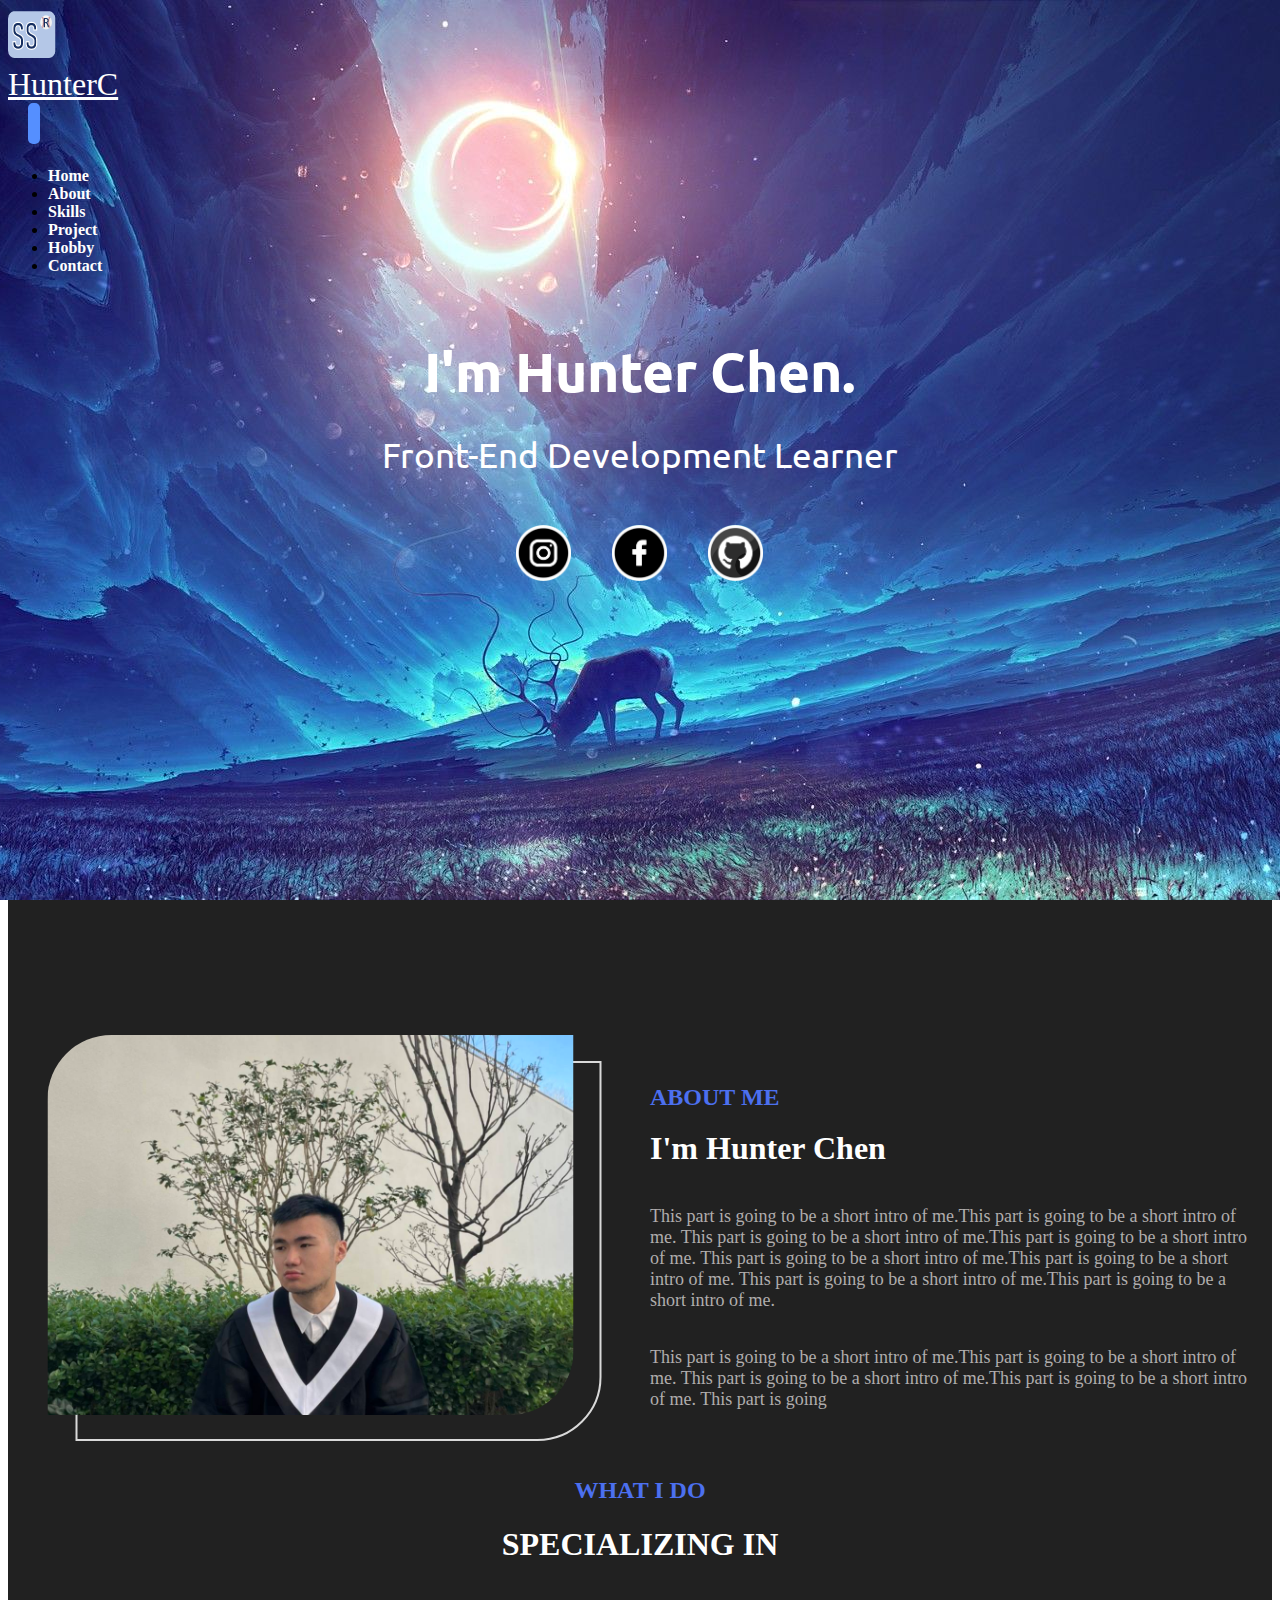
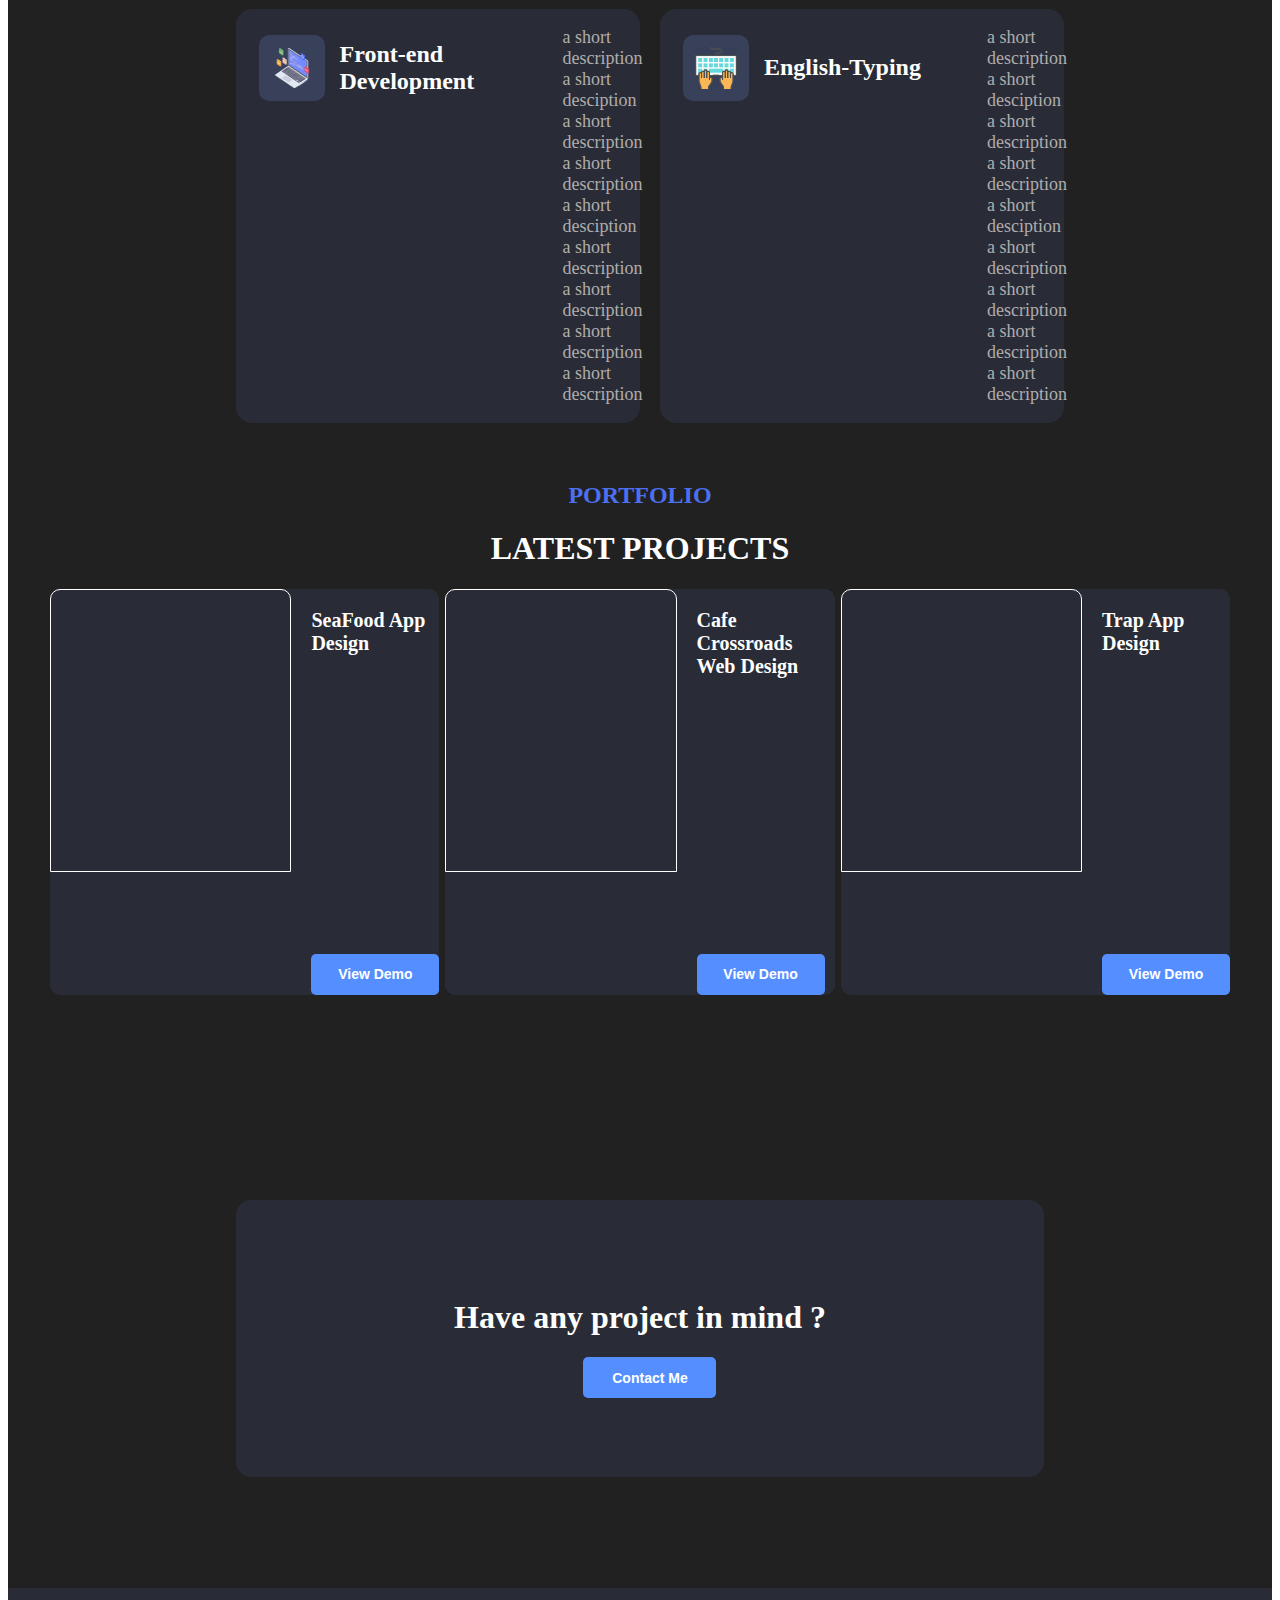
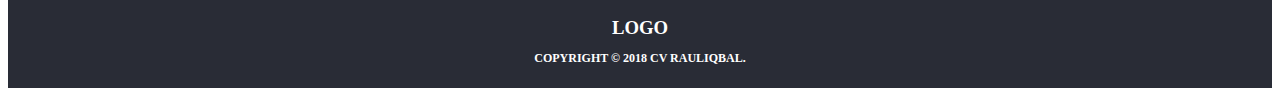
==== commit d28a838c: "conflicts solved" ====
--- a/Processing Project/index.html
+++ b/Processing Project/index.html
@@ -7,22 +7,14 @@
     <meta http-equiv="X-UA-Compatible" content="IE=edge">
     <meta name="viewport" content="width=device-width, initial-scale=1.0">
     <link rel = "icon" href = "./images/icon.png" type = "image/png">
-<<<<<<< Updated upstream
-    <title>Forked Personal Web</title>
-=======
     <title>Personal Web</title>
->>>>>>> Stashed changes
     <!-- <link rel="stylesheet" href="./CSS/_normalize.css"> -->
     <!-- <link rel="stylesheet" href="./CSS/shared-style.css"> -->
     <!-- <link rel="stylesheet" href="./CSS/specified-style.css"> -->
     <link href="https://cdn.jsdelivr.net/npm/bootstrap@5.3.2/dist/css/bootstrap.min.css" rel="stylesheet" integrity="sha384-T3c6CoIi6uLrA9TneNEoa7RxnatzjcDSCmG1MXxSR1GAsXEV/Dwwykc2MPK8M2HN" crossorigin="anonymous">
-<<<<<<< Updated upstream
-    <link rel="stylesheet" href="./CSS/style.css"> 
-=======
     <link rel="stylesheet" href="https://cdn.jsdelivr.net/npm/bootstrap-icons@1.11.2/font/bootstrap-icons.min.css">
     <link rel="stylesheet" href="./CSS/style.css"> 
     <link rel="stylesheet" href="./CSS/rwd-style.css"> 
->>>>>>> Stashed changes
     <link rel="preconnect" href="https://fonts.googleapis.com">
     <link rel="preconnect" href="https://fonts.gstatic.com" crossorigin>
     <link href="https://fonts.googleapis.com/css2?family=Ubuntu&display=swap" rel="stylesheet">
@@ -72,37 +64,6 @@
         <main class="main">
             <section class="banner">
                 <img src="./images/night.jpg" alt="" data-aos="fade-in">
-<<<<<<< Updated upstream
-                <h1 data-aos="fade-up" data-aos-delay="100">I'm Hunter Chen.</h1>
-                <h2>Front-End Development Learner</h2>
-                <div class="logos">
-                    <a href="https://www.instagram.com/oprkt_htc_10/" class="ig" target="_blank"></a>
-                    <a href="https://www.facebook.com/hunter.chen.9803/" class="fb" target="_blank"></a>
-                    <a href="https://github.com/Huntandy" class="gh" target="_blank"></a>
-                </div>
-            </section>
-            <section id="bout-me" class="bout-me scroll-target d-flex">
-                <div class="container">
-                    <div class="photograph">
-                        <div class="img"></div>
-                        <div class="hollow-object"></div>
-                    </div>
-                    <div class="intro">
-                        <div class="txt-container">
-                            <p class="title">ABOUT ME</p>
-                            <h1>I'm Hunter Chen</h1>
-                            <p class="content">
-                                This part is going to be a short intro of me.This part is going to be a short intro of me.
-                                This part is going to be a short intro of me.This part is going to be a short intro of me.
-                                This part is going to be a short intro of me.This part is going to be a short intro of me.
-                                This part is going to be a short intro of me.This part is going to be a short intro of me.
-                            </p>
-                            <p class="content">
-                                This part is going to be a short intro of me.This part is going to be a short intro of me.
-                                This part is going to be a short intro of me.This part is going to be a short intro of me.
-                                This part is going to be a 
-                            </p>
-=======
                 <div class="overlay">
                     <h1 data-aos="fade-up" data-aos-delay="100">I'm Hunter Chen.</h1>
                     <h2>Front-End Development Learner</h2>
@@ -138,7 +99,6 @@
                                     This part is going
                                 </p>
                             </div>
->>>>>>> Stashed changes
                         </div>
                     </div>
                 </div>
@@ -220,22 +180,10 @@
         <!-- End Main -->
 
         <!-- Start footer -->
-<<<<<<< Updated upstream
-=======
-<<<<<<< Updated upstream
-        <!-- <footer class="footer">
-
-        </footer> -->
-=======
->>>>>>> Stashed changes
         <footer class="footer" >
             <h3>LOGO</h3>
             <p>COPYRIGHT © 2018 CV RAULIQBAL.</p>
         </footer>
-<<<<<<< Updated upstream
-=======
->>>>>>> Stashed changes
->>>>>>> Stashed changes
         <!-- End footer -->
          <!-- Scroll Top Button -->
         <a href="#" id="scroll-top" class="scroll-top d-flex align-items-center justify-content-center">
@@ -246,10 +194,6 @@
         </a>
     </div>
     <script src="https://cdn.jsdelivr.net/npm/bootstrap@5.3.2/dist/js/bootstrap.bundle.min.js" integrity="sha384-C6RzsynM9kWDrMNeT87bh95OGNyZPhcTNXj1NW7RuBCsyN/o0jlpcV8Qyq46cDfL" crossorigin="anonymous"></script>
-<<<<<<< Updated upstream
-    <script src="./script.js"></script>
-=======
     <script src="./js/script.js"></script>
->>>>>>> Stashed changes
 </body>
 </html>--- a/Processing Project/CSS/style.css
+++ b/Processing Project/CSS/style.css
@@ -1,9 +1,5 @@
-<<<<<<< Updated upstream
-/* Global */
-=======
 /*GLOBAL*/
 @media screen{
->>>>>>> Stashed changes
 *{
   box-sizing: border-box;
 }
@@ -12,11 +8,6 @@
   font-family: "微軟正黑體";
 }
 
-<<<<<<< Updated upstream
-
-nav{  
-  height: 80px
-=======
 html{
   font-size:16px;
 }
@@ -24,18 +15,12 @@
 
 nav{  
   height: 80px;
->>>>>>> Stashed changes
 }
 .container-fluid .navbar-collapse{
   justify-content: flex-end;
 }
 .navbar-brand
 {
-<<<<<<< Updated upstream
-  font-size: 32px;
-  color: white;
-}
-=======
   font-size: 2rem;
   color: white;
 }
@@ -85,7 +70,6 @@
   }
 }
 
->>>>>>> Stashed changes
 header{
   position: relative;
   top: 0;
@@ -94,26 +78,6 @@
   right: 0;
   z-index: 1;
   justify-content:center;
-<<<<<<< Updated upstream
-}
-
-nav{
-  width:90%;
-}
-
-.navbar-brand{
-  flex-direction: row;
-  justify-content: center;
-  align-items: center;
-}
-.navbar-brand p{
-  margin:0;
-}
-
-.navbar-toggler-icon{
-  background-image:url("data:image/svg+xml,%3csvg xmlns='http://www.w3.org/2000/svg' viewBox='0 0 30 30'%3e%3cpath stroke='rgba%28255, 255, 255, 1%29' stroke-linecap='round' stroke-miterlimit='10' stroke-width='2' d='M4 7h22M4 15h22M4 23h22'/%3e%3c/svg%3e")
-
-=======
 
   nav{
     width:90%;
@@ -139,27 +103,10 @@
       color:lightgray;
     }
   }
->>>>>>> Stashed changes
-}
-
-
-
-<<<<<<< Updated upstream
-
-a.nav-link{
-  text-decoration: none;
-  color:white;
-  font-weight: bold;
-}
-
-/* main */
-main{
-  background-color:  #212121;;
-}
-main *{
-  display:flex;
-}
-=======
+}
+
+
+
 /*---------------------------------
  Main
 ----------------------------------*/
@@ -171,306 +118,12 @@
   }
 }
 /* BANNER */
->>>>>>> Stashed changes
 .banner{
   display:flex;
   width: 100%;
   min-height: 100vh;
   align-items: center;
   justify-content: center;
-<<<<<<< Updated upstream
-  flex-direction: column;
-}
-.banner img{
-  position: absolute;
-  inset: 0;
-  display: block;
-  width: 100%; height: 100%;
-  -o-object-fit:cover;
-  object-fit:cover;
-  z-index: 0;
-}
-
-.banner h1,.banner h2,.banner div{
-  z-index: 1;
-}
-
-.banner h1,.banner h2{
-  color: white;
-  font-weight: bold;
-  font-size:55px;
-  font-family: 'Ubuntu', sans-serif;
-}
-
-.banner h2{
-  font-weight:normal;
-  font-size:35px;
-  margin-top: 20px;
-}
-
-.logos{
-  display:flex;
-  width:100%;
-  z-index:10;
-  flex-direction:row;
-  align-items: center;
-  justify-content: center;
-}
-
-.ig,.fb,.gh{
-  /* z-index: 1; */
-  height:50px; width:50px;
-  margin:20px;
-  background-size: contain;
-  background-repeat: no-repeat;
-}
-
-.ig{background-image: url(../images/ig-logo.png);}
-.fb{background-image: url(../images/fb-logo.png);}
-.gh{background-image: url(../images/gh-logo.png);}
-
-/* About Me */
-.bout-me{
-  height: 500px; width:100%;
-  justify-content:center;
-}
-.bout-me *{position:relative}
-.bout-me .container{
-  width:100%; height:407px;
-  margin:0; padding: 0;
-  align-self: center;
-  flex-direction:row;
-}
-
-.bout-me .photograph{    
-  width: 50%; height:100%;  /*553*/
-  padding-left: 18.5px;
-  padding-right: 18.5px;
-  border: 0px;
-  justify-content: center;
-  align-items:center;
-  flex-direction: column;
-}
-
-.bout-me .photograph .img,.hollow-object{  
-  width:263px; height:190px;  /*526  380*/
-  scale:2;
-  align-self: center;
-  border-top-left-radius: 32px;
-  border-bottom-right-radius: 32px;
-}
-
-.bout-me .photograph .img{
-  top:82px; 
-  right:14px;
-  z-index: 2;
-  background-image: url(../images/101501.jpg);
-  background-size: cover;
-  background-repeat: no-repeat;
-  background-position: center center;
-}
-.hollow-object{
-  bottom: 82px;
-  left:14px;
-  z-index:0;
-  border:1px solid #D9D9D9;
-  overflow:hidden;
-}
-
-.bout-me .container .intro{
-  width: 50%; /*580*/
-  padding-left: 10px;
-  padding-right: 10px;
-
-}
-.bout-me .txt-container{
-  top:27px;
-  flex-direction: column;
-  color: white;
-  overflow:hidden;
-}
-
-p.title{
-  color: #4C70EF;
-  font-size: 24px;
-  font-weight: 600;
-  margin-bottom: 12px;
-}
-.bout-me .txt-container p.content,.what-i-do p.content{
-  width: 100%;
-  color: #B0ADAD;
-  font-size:18px;
-}
-h1{
-  color: white
-}
-/* WHAT i DO */
-.what-i-do{
-  height:500px;
-  justify-content: center;
-}
-.what-i-do .container{
-  height: 360px; width:64%;
-  align-self:center;
-  flex-direction:column;
-}
-.what-i-do .text{
-  margin-bottom: 25px;
-  flex-direction: column;
-}
-.what-i-do .text *{
-  align-items: center;
-  justify-content: center;
-}
-.what-i-do .text,.what-i-do .specialization{
-  width:100%; height:480px;
-}
-.what-i-do .specialization{
-  flex-direction:row;
-}
-
-.specialization .first{
-  margin-right:10px;
-}
-.specialization .second{
-  margin-left:10px;
-}
-.specialization .card{
-  width:50%; height:206px;
-  background-color: #292c36;
-  border-radius: 16px;
-}
-.specialization .card .img__title{
-  width: 310px; height:72px;
-  margin-top: 23px;
-  flex-direction:row;
-  align-items: center;
-}
-.specialization .card .img-container{
-  width:66px; height:66px;
-  background-color: #38405A;
-  border-radius: 10px;
-  margin-left:23px;
-  justify-content: center;
-  align-items: center;
-}
-.specialization .card .img{
-  width:42px; height:42px;
-  background-repeat: no-repeat;
-  background-size: contain;
-}
-.specialization .first .img{
-  background-image: url(../images/computer.png);
-  margin-left: 7px;
-}
-.specialization .second .img{
-  background-image: url(../images/keyboard.png);
-}
-.specialization p.title{
-  font-size: 24px;
-  width:200px;
-  color:white;
-  font-weight:600;
-  align-items:flex-start;
-  margin: 0px 0px 0px 15px;
-}
-.specialization p.content{
-  width:432px; height:54px;
-  align-self:center;
-}
-
-/* portfolio */
-.portfolio{
-  height: 700px;
-  justify-content: center;
-}
-.portfolio .container{
-  width:1180px; height:540px;
-  align-self:center;
-  flex-direction:column;
-}
-.portfolio .txt-container{
-  flex-direction: column;
-}
-.portfolio .txt-container *{
-  align-items:center;
-  justify-content: center;
-}
-.portfolio .txt-container p.title{
-  margin-top: 14px;
-}
-.portfolio .project-cards{
-  width:100%; height:406px;
-  flex-direction:row;
-  justify-content: space-between;
-  /* border:1px solid lightcoral; */
-}
-.portfolio .project-cards .card{
-  width:33%; height: 100%;
-  border-radius: 10px;
-  background-color: #292C36;
-}
-.project-cards .project-img{
-  width:100%; height:283px;
-  border:1px solid white;
-  border-top-left-radius:10px;
-  border-top-right-radius:10px;
-}
-.project-cards .project-name{
-  font-size: 20px;
-  font-weight: 600;
-  color: white;
-  margin-left: 20px;
-}
-
-button.demo{ 
-  width: 128px; 
-}
-button{
-  background-color: #558FFF; 
-  height: 41px;
-  color: #fff; 
-  font-size: 14px; 
-  font-weight:600;
-  align-items: center;
-  justify-content:center;
-  cursor: pointer; 
-  border-radius: 5px; 
-  margin-left: 20px;
-  border:none;
-}
-
-button:hover{
-  background-color: #0056b3; 
-}
-
-/*------ 
-contact
--------*/
-.contact{
-  height:500px;
-  justify-content:center
-}
-.contact .container{
-  width:980px; height:277px;
-  background-color: #292C36;
-  align-self: center;
-  border-radius: 15px;
-  flex-direction: column;
-  justify-content: center;
-}
-.contact h1{
-  justify-content: center;
-}
-button.contact-btn{ 
-  width: 133px; 
-  align-self: center;
-}
-
-/*------ 
-footer
--------*/
-=======
   height: inherit;
   flex-direction: column;
 
@@ -783,7 +436,6 @@
 /*---------------------------------
  Footer
 ----------------------------------*/
->>>>>>> Stashed changes
 footer{
   display:flex;
   flex-direction: column;
@@ -792,20 +444,6 @@
   background-color: #292C36;
   color:white;
   justify-content: center;
-<<<<<<< Updated upstream
-}
-footer *{
-  display: flex;
-  justify-content: center;
-  align-items: center;
-}
-footer h3{
-  margin-bottom: 0px;
-}
-footer p{
-  font-size:12px;
-  font-weight: bold;
-=======
 
   *{
     display: flex;
@@ -864,5 +502,4 @@
     visibility: visible;
     opacity: 1;
   }
->>>>>>> Stashed changes
-}
+}
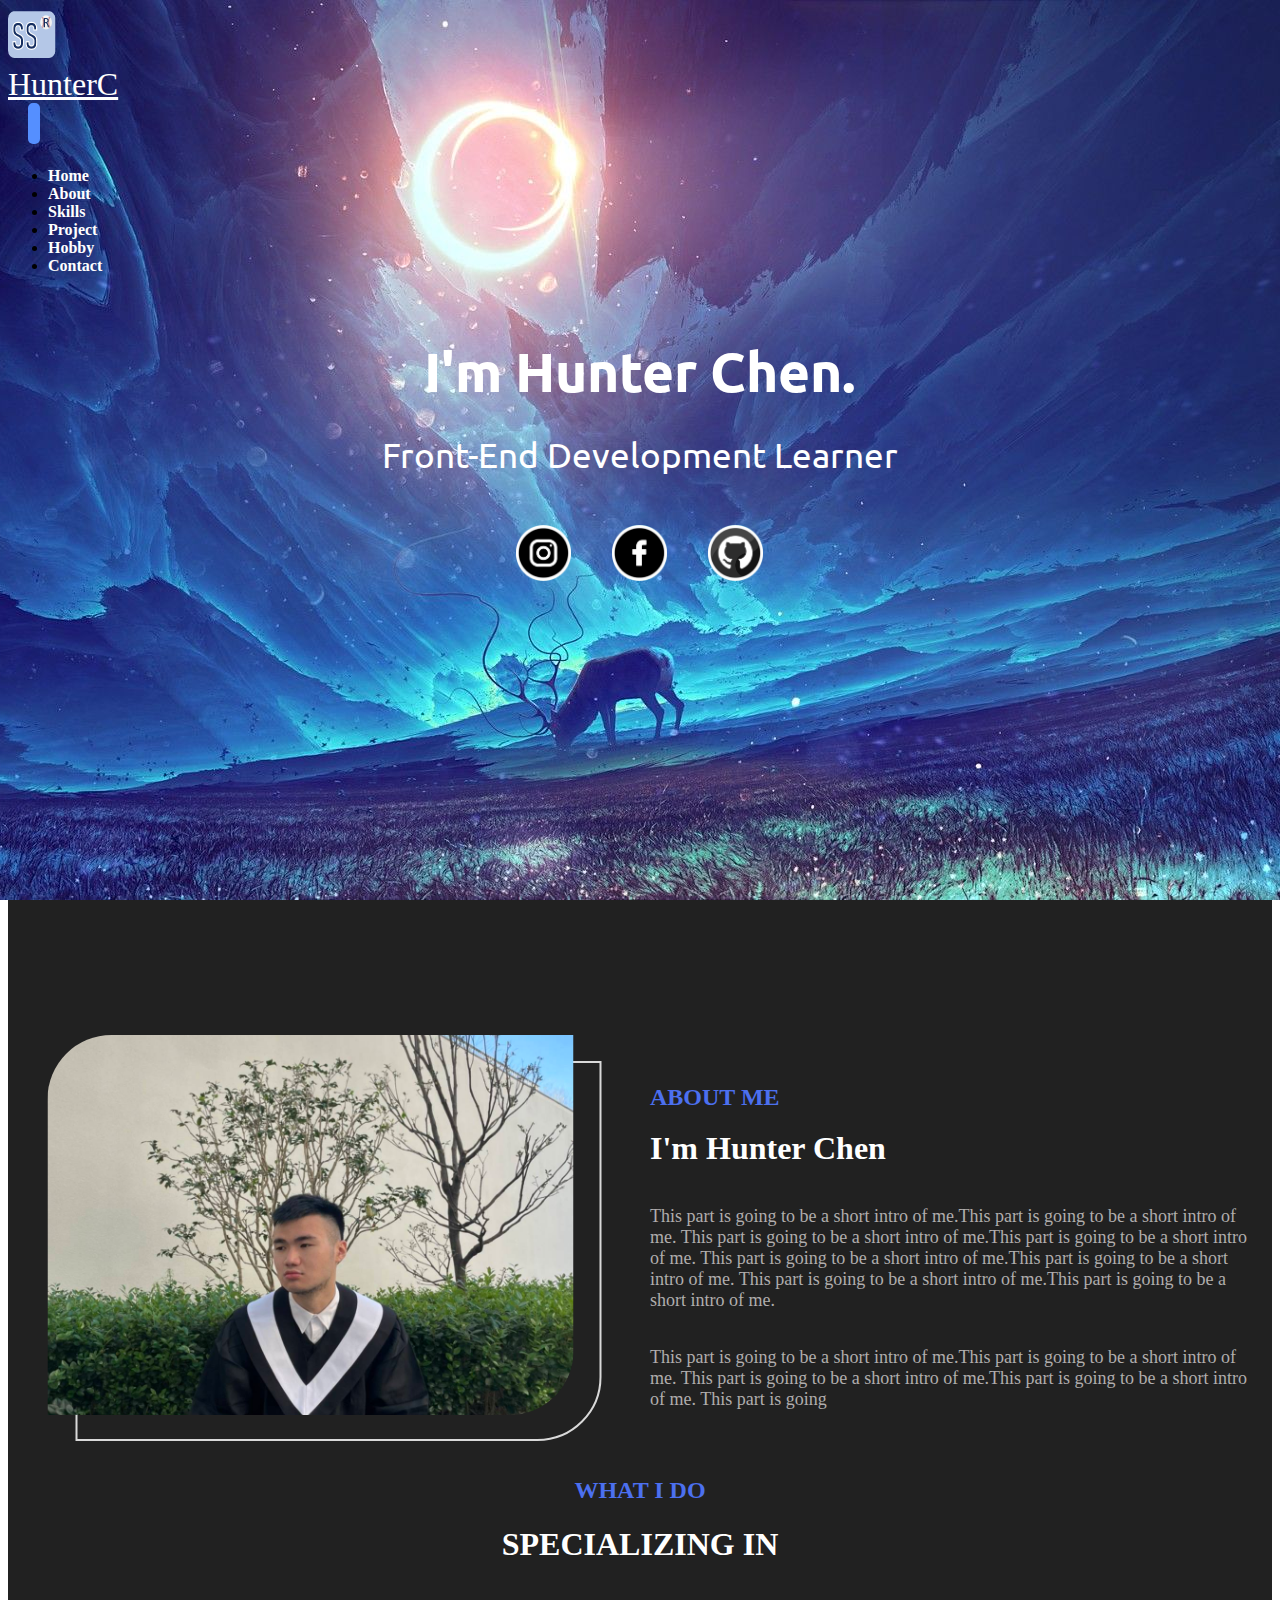
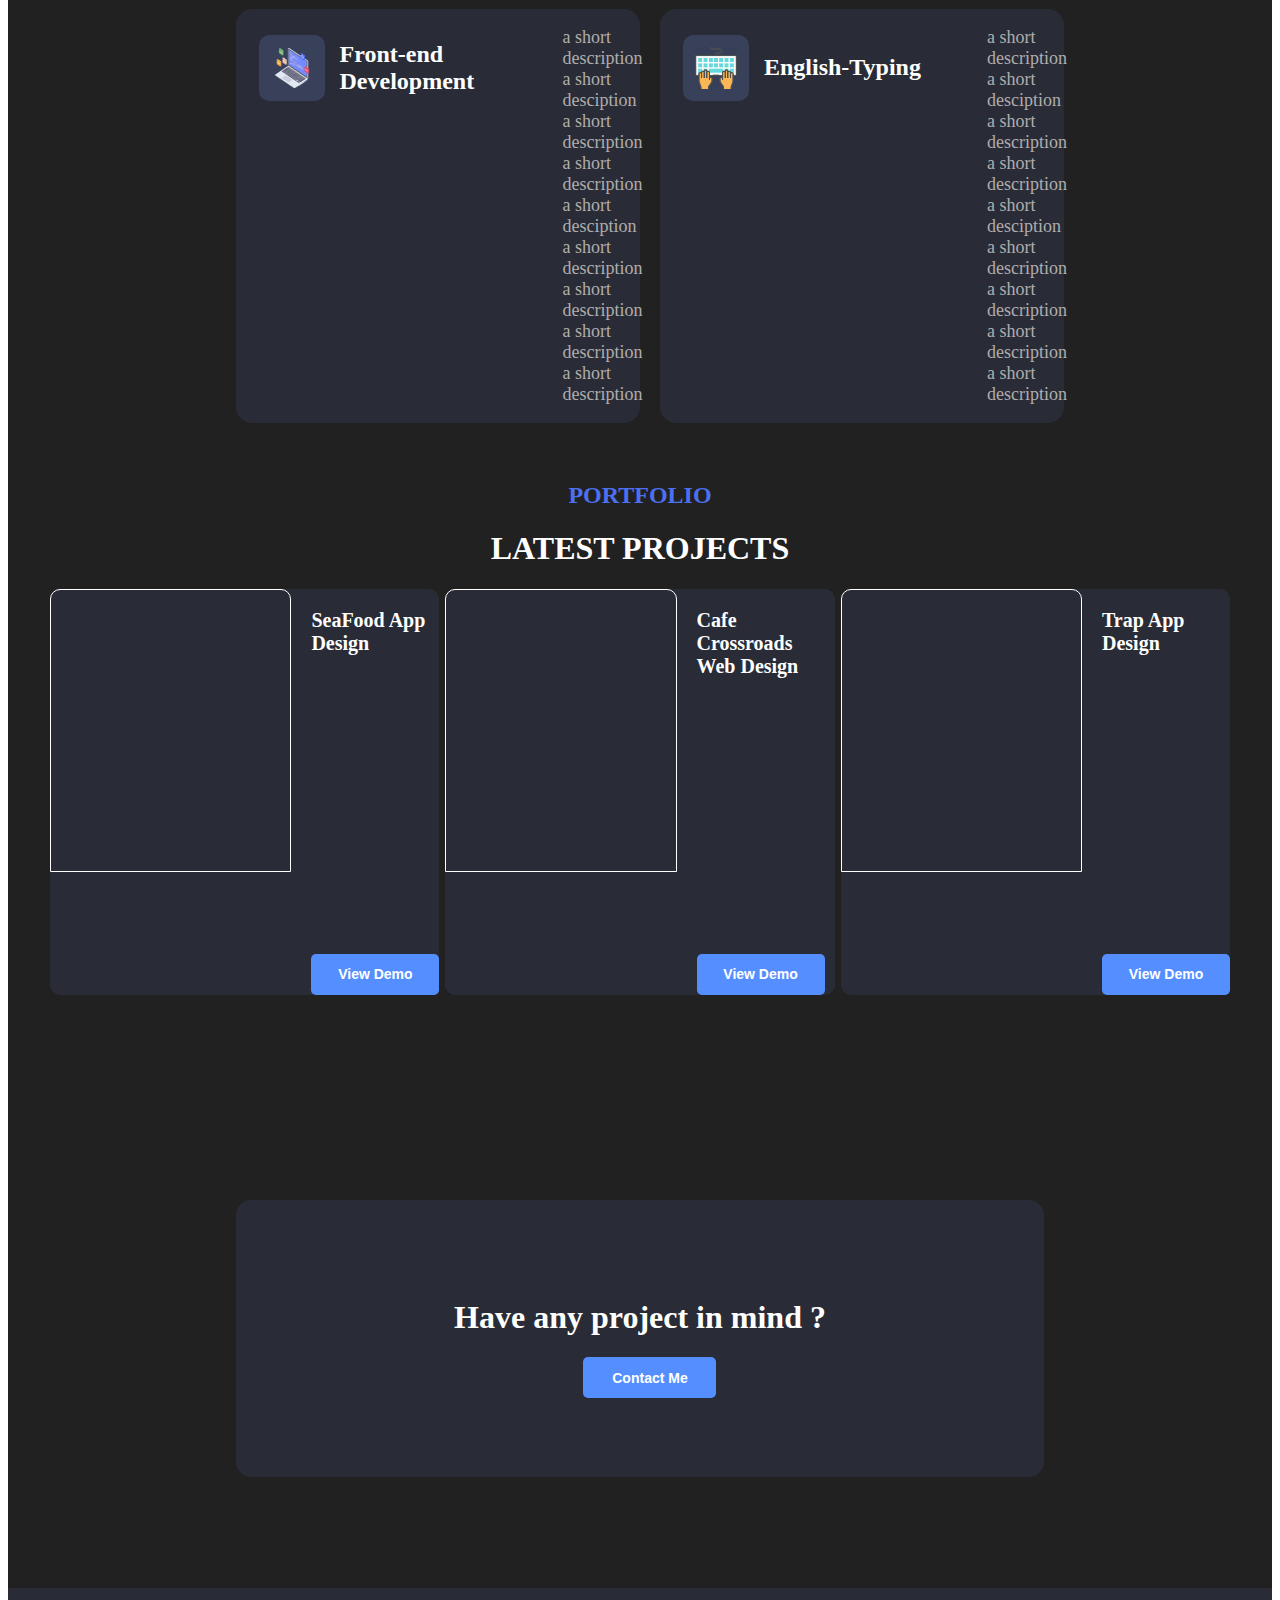
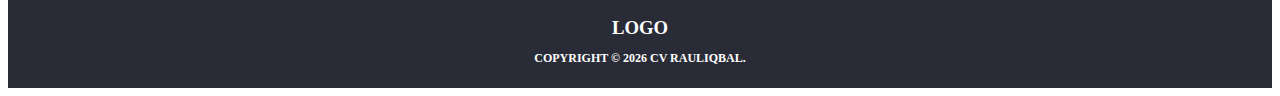
==== commit 001f9eab: "responsive js year  in the copyright line was added" ====
--- a/Processing Project/index.html
+++ b/Processing Project/index.html
@@ -182,7 +182,7 @@
         <!-- Start footer -->
         <footer class="footer" >
             <h3>LOGO</h3>
-            <p>COPYRIGHT © 2018 CV RAULIQBAL.</p>
+            <p id="copyright">COPYRIGHT ©  CV RAULIQBAL.</p>
         </footer>
         <!-- End footer -->
          <!-- Scroll Top Button -->
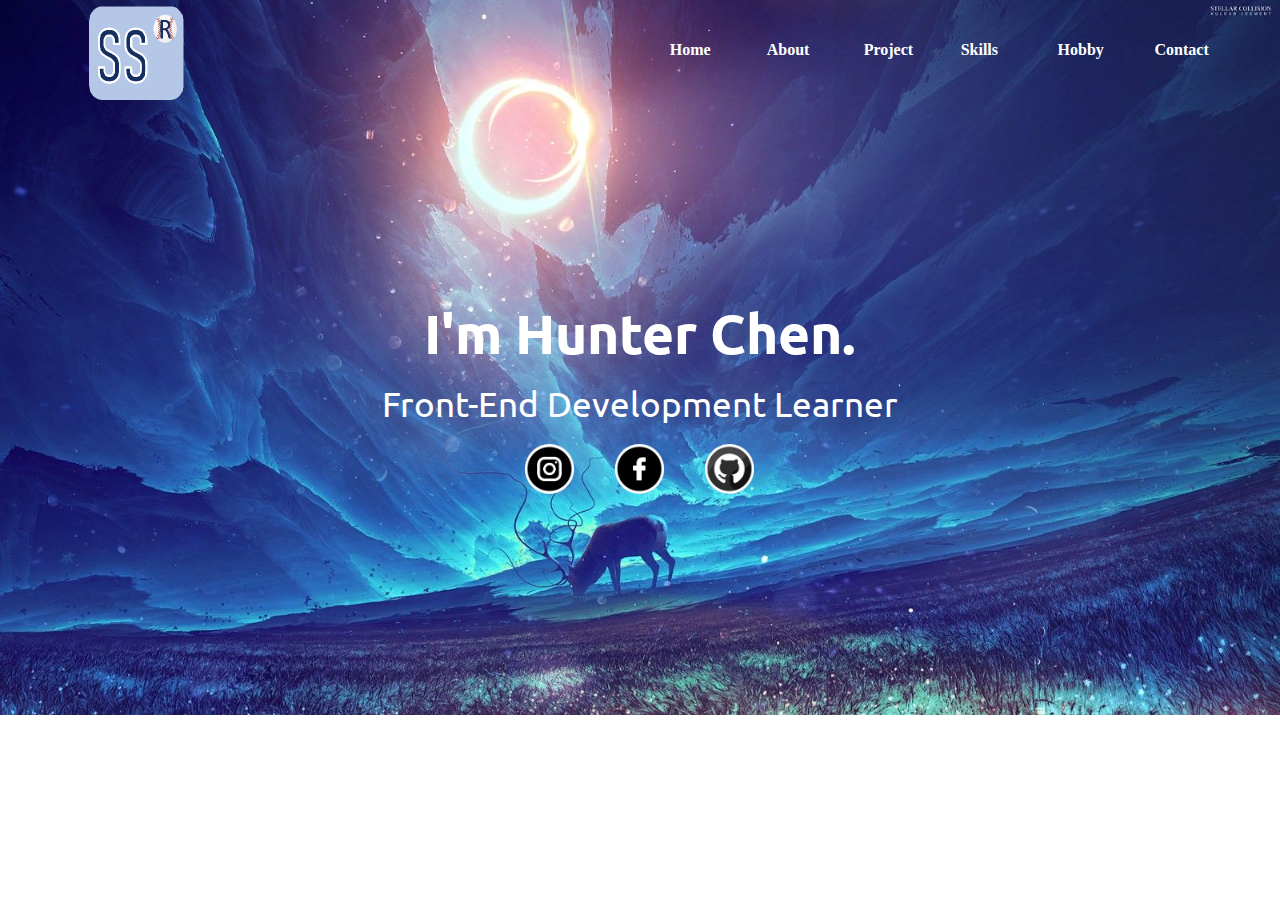
==== commit 944bef83: "reset" ====
--- a/Processing Project/index.html
+++ b/Processing Project/index.html
@@ -1,199 +1,70 @@
 <!DOCTYPE html>
 <html lang="zh-TW">
 <head>
-    <!-- Two Underscores(__) represents AND.  
-    Hyphen(-) does what hyphen does. -->
     <meta charset="UTF-8">
     <meta http-equiv="X-UA-Compatible" content="IE=edge">
     <meta name="viewport" content="width=device-width, initial-scale=1.0">
-    <link rel = "icon" href = "./images/icon.png" type = "image/png">
+    <link rel = "icon" href = "C:\Users\USER\Desktop\logo2.png" type = "image/png">
     <title>Personal Web</title>
-    <!-- <link rel="stylesheet" href="./CSS/_normalize.css"> -->
-    <!-- <link rel="stylesheet" href="./CSS/shared-style.css"> -->
-    <!-- <link rel="stylesheet" href="./CSS/specified-style.css"> -->
-    <link href="https://cdn.jsdelivr.net/npm/bootstrap@5.3.2/dist/css/bootstrap.min.css" rel="stylesheet" integrity="sha384-T3c6CoIi6uLrA9TneNEoa7RxnatzjcDSCmG1MXxSR1GAsXEV/Dwwykc2MPK8M2HN" crossorigin="anonymous">
-    <link rel="stylesheet" href="https://cdn.jsdelivr.net/npm/bootstrap-icons@1.11.2/font/bootstrap-icons.min.css">
-    <link rel="stylesheet" href="./CSS/style.css"> 
-    <link rel="stylesheet" href="./CSS/rwd-style.css"> 
+    <link rel="stylesheet" href="./CSS/normalize.css">
+    <link rel="stylesheet" href="./CSS/style.css">
     <link rel="preconnect" href="https://fonts.googleapis.com">
     <link rel="preconnect" href="https://fonts.gstatic.com" crossorigin>
     <link href="https://fonts.googleapis.com/css2?family=Ubuntu&display=swap" rel="stylesheet">
 </head>
 <body>
     <div class="wrapper">
-
         <!-- Start header -->
-        <header class="header d-flex">
-                <nav class="navbar navbar-expand-lg bg-transparent">
-                <!-- <nav class="navmenu"> -->
-                    <div class="container-fluid">
-                        <a class="navbar-brand d-flex" href="#">
-                            <img src="./images/logo2.png" alt="Logo" width="50" height="50" class="d-inline-block align-text-top">
-                            <p>HunterC</p>
-                        </a>
-                        <button class="navbar-toggler" type="button" data-bs-toggle="collapse" data-bs-target="#navbarNav" aria-controls="navbarNav" aria-expanded="false" aria-label="Toggle navigation">
-                            <span class="navbar-toggler-icon"></span>
-                        </button>
-                        <div class="collapse navbar-collapse" id="navbarNav">
-                        <ul class="navbar-nav mb-2 mb-lg-0">
-                            <li class="nav-item me-3">
-                                <a class="nav-link" aria-current="page" href="#" data-target="navbar">Home</a>
-                            </li>
-                            <li class="nav-item mx-3">
-                                <a class="nav-link" href="#" data-target="bout-me">About</a>
-                            </li>
-                            <li class="nav-item mx-3">
-                                <a class="nav-link" href="#" data-target="what-i-do">Skills</a>
-                            </li>
-                            <li class="nav-item mx-3">
-                                <a class="nav-link" href="#" data-target="portfolio">Project</a>
-                            </li>
-                            <li class="nav-item mx-3">
-                                <a class="nav-link" href="#" data-target="hobby">Hobby</a>
-                            </li>
-                            <li class="nav-item ms-3">
-                                <a class="nav-link" href="#" data-target="contact">Contact</a>
-                            </li>
-                        </ul>
+        <header class="header">
+            <div class="navbar">
+                <div class="container">
+                    <div class="logo-container">
+                        <a href="#" class="logo" alt="HTC"></a>
                     </div>
-                </nav>
+                    <ul class="nav">
+                        <li class="nav-item">
+                            <a href="" class="nav-link">Home</a>
+                        </li>
+                        <li class="nav-item">
+                            <a href="" class="nav-link">About</a>
+                        </li>
+                        <li class="nav-item">
+                            <a href="" class="nav-link">Project</a>
+                        </li>
+                        <li class="nav-item">
+                            <a href="" class="nav-link">Skills</a>
+                        </li>
+                        <li class="nav-item">
+                            <a href="" class="nav-link">Hobby</a>
+                        </li>
+                        <li class="nav-item">
+                            <a href="" class="nav-link">Contact</a>
+                        </li>
+                    </ul>
+                </div>
+            </div>
         </header>
         <!-- End header -->
 
         <!-- STart Main -->
-        <main class="main">
-            <section class="banner">
-                <img src="./images/night.jpg" alt="" data-aos="fade-in">
-                <div class="overlay">
-                    <h1 data-aos="fade-up" data-aos-delay="100">I'm Hunter Chen.</h1>
-                    <h2>Front-End Development Learner</h2>
-                    <div class="logos">
-                        <a href="https://www.instagram.com/oprkt_htc_10/" class="ig" target="_blank"></a>
-                        <a href="https://www.facebook.com/hunter.chen.9803/" class="fb" target="_blank"></a>
-                        <a href="https://github.com/Huntandy" class="gh" target="_blank"></a>
-                    </div>
-                </div>
-            </section>
-            <section id="bout-me" class="bout-me scroll-target d-flex">
-                <div class="container">
-                    <div class="row">
-                        <div class="col-lg-6 photograph">
-                            <!-- photograph -->
-                            <div class="img"></div>
-                            <div class="hollow-object"></div>
-                        </div>
-                        <div class="col-lg-6 intro">
-                            <!-- intro -->
-                            <div class="txt-container ">
-                                <p class="title">ABOUT ME</p>
-                                <h1>I'm Hunter Chen</h1>
-                                <p class="content">
-                                    This part is going to be a short intro of me.This part is going to be a short intro of me.
-                                    This part is going to be a short intro of me.This part is going to be a short intro of me.
-                                    This part is going to be a short intro of me.This part is going to be a short intro of me.
-                                    This part is going to be a short intro of me.This part is going to be a short intro of me.
-                                </p>
-                                <p class="content">
-                                    This part is going to be a short intro of me.This part is going to be a short intro of me.
-                                    This part is going to be a short intro of me.This part is going to be a short intro of me.
-                                    This part is going
-                                </p>
-                            </div>
-                        </div>
-                    </div>
-                </div>
-            </section>
-            <section id="what-i-do" class="what-i-do scroll-target">
-                <div class="container">
-                    <div class="wid-titles">
-                        <p class="title">WHAT I DO</p>
-                        <h1>SPECIALIZING IN</h1>
-                    </div>
-                    <div class="specialization row">
-                        <div class="first card col-md-6">
-                            <div class="img__title"> 
-                                <div class="img-container">
-                                    <div class="img"></div>
-                                </div>
-                                <p class="title">
-                                    Front-end<br>Development
-                                </p>
-                            </div>
-                            <p class="content">
-                                a short description a short desciption a short description a short description a short desciption a short description a short description a short description a short description
-                            </p>
-                        </div>
-                        <div class="second card col-md-6">
-                            <div class="img__title">
-                                <div class="img-container">
-                                    <div class="img"></div>
-                                </div>
-                                <p class="title">
-                                    English-Typing
-                                </p>
-                            </div>
-                            <p class="content">
-                                a short description a short desciption a short description a short description a short desciption a short description a short description a short description a short description
-                            </p>
-                        </div>
-                    </div>
-                </div>
-            </section>
-            <section id="portfolio" class="portfolio scroll-target">
-                <div class="container">
-                    <div class="txt-container">
-                        <p class="title">PORTFOLIO</p>
-                        <h1>LATEST PROJECTS</h1>
-                    </div>
-                    <div class="project-cards row">
-                        <div class="card">
-                            <div class="first project-img"></div>
-                            <div class="p__button">
-                                <p class="project-name">SeaFood App Design</p>
-                                <button class="demo">View Demo</button>
-                            </div>
-                        </div>
-                        <div class="card">
-                            <div class="second project-img"></div>
-                            <div class="p__button">
-                                <p class="project-name">Cafe Crossroads Web Design</p>
-                                <button class="demo">View Demo</button>
-                            </div>
-                        </div>
-                        <div class="card">
-                            <div class="third project-img"></div>
-                            <div class="p__button">
-                                <p class="project-name">Trap App Design</p>
-                                <button class="demo">View Demo</button>
-                            </div>
-                        </div>
-                    </div>
-                </div>
-            </section>
-            <div id="contact" class="contact scroll-target">
-                <div class="container">
-                    <h1>Have any project in mind ?</h1>
-                    <button class="contact-btn">Contact Me</button>
+        <section class="main">
+            <div class="banner">
+                <h1>I'm Hunter Chen.</h1>
+                <h2>Front-End Development Learner</h2>
+                <div class="logos">
+                    <a href="https://www.instagram.com/oprkt_htc_10/" class="ig" target="_blank"></a>
+                    <a href="https://www.facebook.com/hunter.chen.9803/" class="fb" target="_blank"></a>
+                    <a href="https://github.com/Huntandy" class="gh" target="_blank"></a>
                 </div>
             </div>
-        </main>
+        </section>
         <!-- End Main -->
 
         <!-- Start footer -->
-        <footer class="footer" >
-            <h3>LOGO</h3>
-            <p id="copyright">COPYRIGHT ©  CV RAULIQBAL.</p>
-        </footer>
+        <!-- <footer class="footer">
+
+        </footer> -->
         <!-- End footer -->
-         <!-- Scroll Top Button -->
-        <a href="#" id="scroll-top" class="scroll-top d-flex align-items-center justify-content-center">
-            <!-- <i class="bi bi-arrow-up-short"></i> -->
-            <svg xmlns="http://www.w3.org/2000/svg" width="1.65em" height="1.65em" fill="currentColor" class="bi bi-arrow-up-short" viewBox="0 0 16 16">
-                <path fill-rule="evenodd" d="M8 12a.5.5 0 0 0 .5-.5V5.707l2.146 2.147a.5.5 0 0 0 .708-.708l-3-3a.5.5 0 0 0-.708 0l-3 3a.5.5 0 1 0 .708.708L7.5 5.707V11.5a.5.5 0 0 0 .5.5"/>
-            </svg>
-        </a>
     </div>
-    <script src="https://cdn.jsdelivr.net/npm/bootstrap@5.3.2/dist/js/bootstrap.bundle.min.js" integrity="sha384-C6RzsynM9kWDrMNeT87bh95OGNyZPhcTNXj1NW7RuBCsyN/o0jlpcV8Qyq46cDfL" crossorigin="anonymous"></script>
-    <script src="./js/script.js"></script>
 </body>
 </html>--- a/Processing Project/CSS/style.css
+++ b/Processing Project/CSS/style.css
@@ -1,505 +1,124 @@
-/*GLOBAL*/
-@media screen{
+/* Global */
 *{
-  box-sizing: border-box;
+    box-sizing: border-box;
+    position: relative;
 }
 
 html,body{
-  font-family: "微軟正黑體";
+    font-family: "微軟正黑體";
 }
 
 html{
-  font-size:16px;
+    height:100%;
 }
 
-
-nav{  
-  height: 80px;
-}
-.container-fluid .navbar-collapse{
-  justify-content: flex-end;
-}
-.navbar-brand
-{
-  font-size: 2rem;
-  color: white;
-}
-.navbar-brand:hover,.nav-link:hover{
-  color:lightgray;
-}
+body,body *{
+    display:flex;
+    flex-direction: column;
+    width:100%;
 }
 
-/* Across Section */
-@media screen {
-  p.title{
-    color: #4C70EF;
-    font-size: 24px;
-    font-weight: 600;
-    margin-bottom:0;
-  }
-  .bout-me .txt-container p.content,.what-i-do p.content{
-    width: 100%;
-    color: #B0ADAD;
-    font-size:18px;
-    overflow-wrap:break-word;
-    /* word-break:break-all; */
-    /* white-space:pre; */
-  }
-  h1{
-    color: white;
-    font-weight:bold;
-    font-size:2em;
-    margin:0.67em 0;
-  }
-  button{
-    background-color: #558FFF; 
-    height: 41px;
-    color: #fff; 
-    font-size: 14px; 
-    font-weight:600;
-    align-items: center;
-    justify-content:center;
-    cursor: pointer; 
-    border-radius: 5px; 
-    margin-left: 20px;
-    border:none;
-  }
-  
-  button:hover{
-    background-color: #0056b3; 
-  }
-}
-
-header{
-  position: relative;
-  top: 0;
-  left: 0;
-  bottom: 0;
-  right: 0;
-  z-index: 1;
-  justify-content:center;
-
-  nav{
-    width:90%;
-
-    .navbar-brand{
-      flex-direction: row;
-      justify-content: center;
-      align-items: center;
-
-      p{
-        margin:0;
-      }
-    }
-    .navbar-toggler-icon{
-      background-image:url("data:image/svg+xml,%3csvg xmlns='http://www.w3.org/2000/svg' viewBox='0 0 30 30'%3e%3cpath stroke='rgba%28255, 255, 255, 1%29' stroke-linecap='round' stroke-miterlimit='10' stroke-width='2' d='M4 7h22M4 15h22M4 23h22'/%3e%3c/svg%3e")
-    }
-    a.nav-link{
-      text-decoration: none;
-      color:white;
-      font-weight: bold;
-    }
-    a.nav-link:focus{
-      color:lightgray;
-    }
-  }
+body{
+    min-height: 100vh;
 }
 
 
 
-/*---------------------------------
- Main
-----------------------------------*/
-main{
-  background-color:  #212121;
 
-  *{  
-    display:flex;
-  }
-}
-/* BANNER */
-.banner{
-  display:flex;
-  width: 100%;
-  min-height: 100vh;
-  align-items: center;
-  justify-content: center;
-  height: inherit;
-  flex-direction: column;
 
-  img{
-    position: absolute;
-    inset: 0;
-    display: block;
-    width: 100%; height: 100%;
-    -o-object-fit:cover;
-    object-fit:cover;
-    z-index: 0;
-  }
-  .overlay{
-    position: absolute;
-    inset: 0;
-    width: 100%; height: 100%;
-    -o-object-fit:cover;
-    object-fit:cover;
-    z-index: 0;
-  
-    flex-direction: column;
-    align-items: center;
-    justify-content: center;
-
-    h1{
-      margin-bottom:0.5rem;
-      font-weight: bold;
-      /* font-size:55px; */
-      font-size: 3.4375rem;
-    }
-    h2{
-      font-weight:normal;
-      font-size:35px;
-      margin-top: 20px;
-    }
-    h1,h2{  
-      color: white;
-      font-family: 'Ubuntu', sans-serif;
-    }
-    h1,h2,div{
-      z-index: 1;
-    }
-    .logos{ 
-      display:flex;
-      width:100%;
-      z-index:10;
-      flex-direction:row;
-      align-items: center;
-      justify-content: center;
-
-      .ig{background-image: url(../images/ig-logo.png);}
-      .fb{background-image: url(../images/fb-logo.png);}
-      .gh{background-image: url(../images/gh-logo.png);}
-      .ig,.fb,.gh{
-        height:3.5rem; width:3.5rem;
-        margin:20px;
-        background-size: contain;
-        background-repeat: no-repeat;
-      }
-    }
-  }
+a.nav-link{
+    text-decoration: none;
+    color:white;
+    font-weight: bold;
 }
 
-/*ABOUT ME*/
-.bout-me{
-  height: 500px; width:100%;
-  justify-content:center;
 
-  *{
-    position: relative;
-  }
-  .container,.row{
-    width:100%; height:407px;
-    margin:0; padding: 0;
-    align-self: center;
-    flex-direction:row;
-  }
-  .row{
-    .photograph{
-      width: 50%; 
-      /* height:100%;  */
-      padding-left: 1.15625rem;
-      padding-right: 1.15625rem;
-      border: 0px;
-      justify-content: center;
-      align-items:center;
-      flex-direction: column;
-
-      .img{
-        top:82px; 
-        right:14px;
-        z-index: 2;
-        background-image: url(../images/101501.jpg);
-        background-size: cover;
-        background-repeat: no-repeat;
-        background-position: center center;
-      }
-      .hollow-object{
-        bottom: 82px;
-        left:14px;
-        z-index:0;
-        border:1px solid #D9D9D9;
-        overflow:hidden;
-      }
-      .img,.hollow-object{
-        width:263px; 
-        height:190px;  
-        /*526  380*/
-        scale:2;
-        align-self: center;
-        border-top-left-radius: 32px;
-        border-bottom-right-radius: 32px;
-      }
-    }
-    .intro{
-      width: 50%; 
-      padding-left: 10px;
-      padding-right: 10px;
-
-      .txt-container{
-        flex-direction: column;
-        color: white;
-
-        p.title{
-          padding-top:26px;
-          line-height: 1;
-        }
-      }
-    }
-  }
-
-}
-
-/*WHAT I DO*/
-.what-i-do{
-  height:500px;
-  justify-content: center;
-
-  .container{
-    /* height: 360px;  */
-    width:64%;
-    align-self:center;
-    flex-direction:column;
-
-    .wid-titles{
-      margin-bottom: 25px;
-      flex-direction: column;
-
-      *{
-        align-items: center;
-        justify-content: center;
-      }
-    }
-    .specialization{
-      flex-direction:row;
-      flex-wrap: nowrap;
-
-      p{
-        word-wrap:break-word;
-      }
-      .first{
-        margin-right: 10px;
-
-        .img{
-          background-image: url(../images/computer.png);
-          margin-left: 7px;
-        }
-      }
-      .second{
-        margin-left: 10px;
-
-        .img{
-          background-image: url(../images/keyboard.png);
-        }
-      }
-      .card{
-        width:50%; 
-        /* height:206px; */
-        background-color: #292c36;
-        border-radius: 16px;
-
-        .img__title{
-          width: 310px; height:72px;
-          margin-top: 23px;
-          flex-direction:row;
-          align-items: center;
-        
-          .img-container{
-            width:66px; height:66px;
-            background-color: #38405A;
-            border-radius: 10px;
-            margin-left:23px;
-            justify-content: center;
-            align-items: center;
-
-            .img{
-              width:42px; height:42px;
-              background-repeat: no-repeat;
-              background-size: contain;
-            }
-          }
-          p.title{
-            font-size: 24px;
-            width:200px;
-            color:white;
-            font-weight:600;
-            align-items:flex-start;
-            margin: 0px 0px 0px 15px;
-          }
-        }
-        p.content{
-          width:100%;
-          overflow-wrap: break-word;
-          margin-left: 23px;
-          align-self:center;
-          /* overflow-y: auto; */
-        }
-      }
-    }
-    .wid-titles,.specialization{
-      /* width:100%;  */
-      /* height:480px; */
-    }
-  }
-}
-
-/*PORTFOLIO*/
-.portfolio{
-  height: 700px;
-  justify-content: center;
-
-  .container{
-    width:1180px; 
-    height:540px;
-    align-self:center;
-    flex-direction:column;
-
-    .txt-container{
-      flex-direction: column;
-
-      *{
-        align-items:center;
-        justify-content: center;
-      }
-      p.title{
-        margin-top: 14px;
-      }
-    }
-    .project-cards,.row{
-      width:100%; height:406px;
-      flex-direction:row;
-      justify-content: space-between;
-      /* border:1px solid lightcoral; */
-
-      .card{
-        width:33%; height: 100%;
-        border-radius: 10px;
-        background-color: #292C36;
-        padding:0;
-
-        .project-img{
-          width:100%; height:283px;
-          border:1px solid white;
-          border-top-left-radius:10px;
-          border-top-right-radius:10px;
-        }
-        .p__button{
-          flex-direction: column;
-          justify-content: space-between;
-
-          .project-name{
-            font-size: 20px;
-            font-weight: 600;
-            color: white;
-            margin-left: 20px;
-          }
-          button.demo{
-            width:128px;
-          }
-        }
-      }
-    }
-  }
-}
-
-/* CONTACT */
-.contact{
-  height:500px;
-  justify-content:center;
-
-  .container{
-    width:64%; 
-    height:277px;
-    background-color: #292C36;
-    align-self: center;
-    border-radius: 15px;
-    flex-direction: column;
-    justify-content: center;
-
-    h1{
-      justify-content: center;
-    }
-    button.contact-btn{
-      width: 133px; 
-      align-self: center;
-    }
-  }
-}
-
-/*---------------------------------
- Footer
-----------------------------------*/
-footer{
-  display:flex;
-  flex-direction: column;
-  min-height: 100px;
-  width:100%;
-  background-color: #292C36;
-  color:white;
-  justify-content: center;
-
-  *{
-    display: flex;
-    justify-content: center;
-    align-items: center;
-  } 
-  h3{
-    margin-block-start:1em;
-    margin-bottom: 0px;
-    font-size:1.17em;
-    font-weight:bold;
-  }
-  p{
-    font-size:12px;
-    font-weight: bold;
-    margin-top:12px;
-  }
+.wrapper{
+    background-color: rgba(0, 0, 0, 0.25);
+    height:715.2px;
+    background-image:url(../images/night.jpg);
+    background-size: cover;
+    background-position: center center;
+    /* justify-content: center;*/
+    /* Align child elements horizontally */
+    align-items: center; /* Align child elements vertically */
 }
 
 
 
-/*---------------------------------
- Widget
-----------------------------------*/
-/* Scroll To Top Button */
-@media screen {
-  .scroll-top {
-    position: fixed;
-    visibility: hidden;
-    opacity: 0;
-    right: 15px;
-    bottom: 15px;
-    z-index: 99999;
-    /* background-color: var(--primary-color); */
-    background-color: #4C70EF;
-    width: 40px;
-    height: 40px;
-    border-radius: 4px;
-    transition: all 0.4s;
-  }
 
-  .scroll-top svg {
-    /* font-size: 24px; */
-    color: whitesmoke;
-    line-height: 0;
-  }
 
-  .scroll-top:hover{
-    /* background-color: rgba(var(--primary-color-rgb), 0.8); */
-    background-color: #4C70EF;
-    opacity:0.7 !important;
-    /* color: #ffffff; */
-  }
+.navbar *{
+    z-index:10;
+    flex-direction:row;
+    align-items: center;
+}
 
-  .scroll-top.active {
-    visibility: visible;
-    opacity: 1;
-  }
+.navbar {
+    align-items: center;
+} 
+
+.container{
+    width: 1223px;
+    justify-content: center;
 }
+
+.logo-container{
+
+}
+
+a.logo{
+    background-image: url(../images/logo2.png);
+    background-repeat: no-repeat;
+    height:100px; width: 100px;
+    /* transform:scale(0.5); */
+    background-size: contain;
+    margin-left: 60px;
+}
+
+.banner{
+    z-index:1;
+    justify-content: center;
+    height: 615.2px;
+
+}
+
+.banner h1,.banner h2{
+    margin:0;
+    align-items: center;
+    color: white;
+    font-weight: bold;
+    font-size:55px;
+    font-family: 'Ubuntu', sans-serif;
+    text-align:center;
+}
+
+.banner p.middle{
+    height:25px;
+}
+
+.banner h2{
+    font-weight:normal;
+    font-size:35px;
+    margin-top: 20px;
+}
+
+.logos{
+    width:100%;
+    z-index:10;
+    flex-direction:row;
+    align-items: center;
+    justify-content: center;
+}
+
+.ig,.fb,.gh{
+    z-index: 1;
+    height:50px; width:50px;
+    margin:20px;
+    background-size: contain;
+    background-repeat: no-repeat;
+}
+
+.ig{background-image: url(../images/ig-logo.png);}
+.fb{background-image: url(../images/fb-logo.png);}
+.gh{background-image: url(../images/gh-logo.png);}
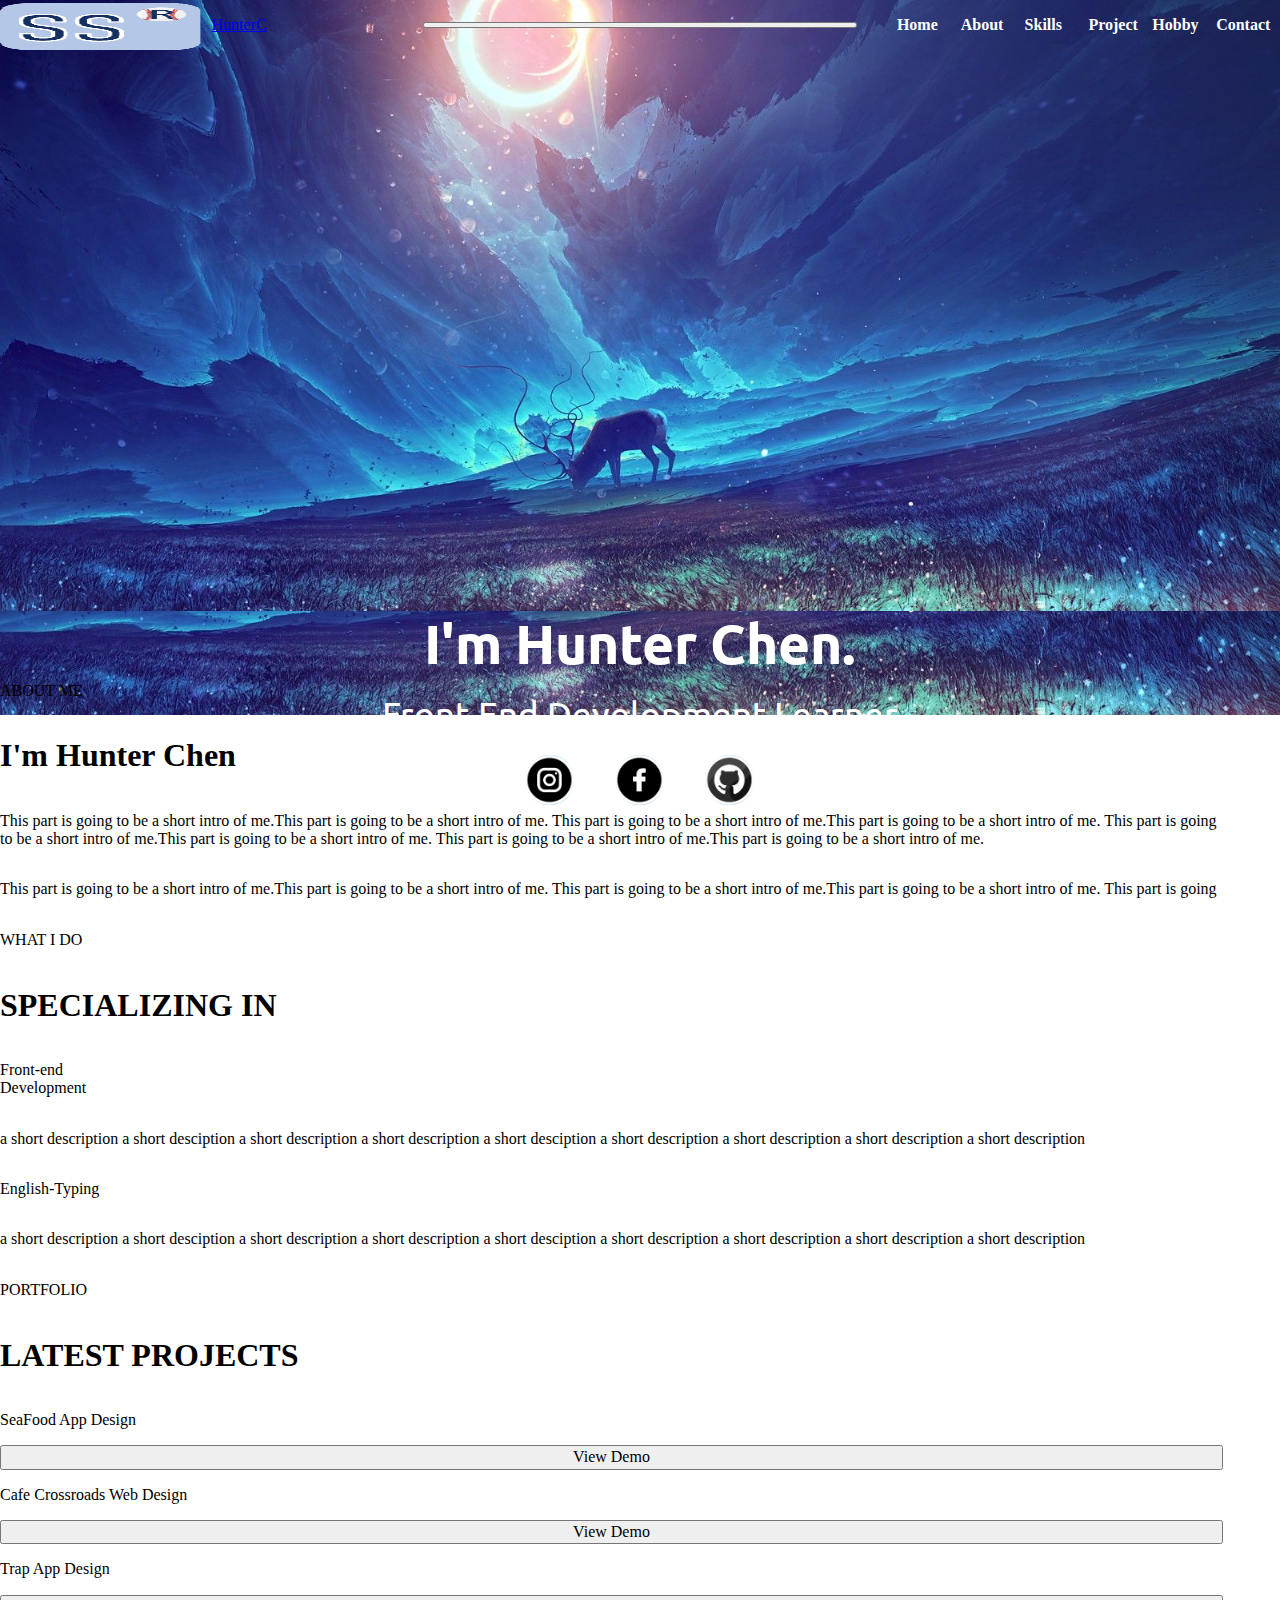
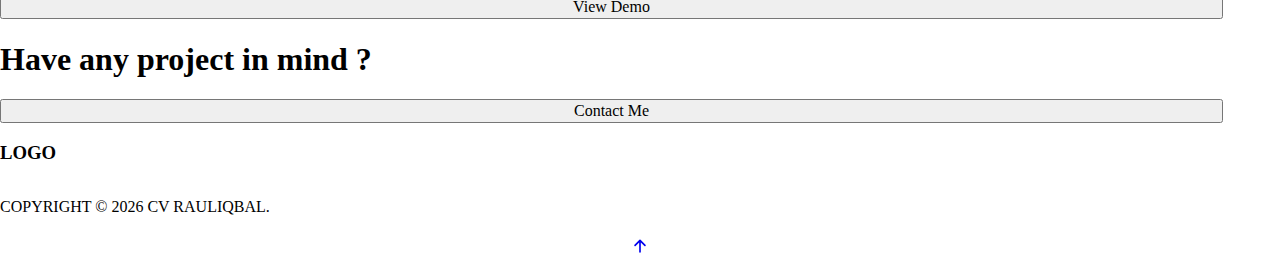
==== commit d8c1d3fc: "Merge branch 'main' into Phase4-RWD" ====
--- a/Processing Project/index.html
+++ b/Processing Project/index.html
@@ -6,6 +6,13 @@
     <meta name="viewport" content="width=device-width, initial-scale=1.0">
     <link rel = "icon" href = "C:\Users\USER\Desktop\logo2.png" type = "image/png">
     <title>Personal Web</title>
+    <!-- <link rel="stylesheet" href="./CSS/_normalize.css"> -->
+    <!-- <link rel="stylesheet" href="./CSS/shared-style.css"> -->
+    <!-- <link rel="stylesheet" href="./CSS/specified-style.css"> -->
+    <link href="https://cdn.jsdelivr.net/npm/bootstrap@5.3.2/dist/css/bootstrap.min.css" rel="stylesheet" integrity="sha384-T3c6CoIi6uLrA9TneNEoa7RxnatzjcDSCmG1MXxSR1GAsXEV/Dwwykc2MPK8M2HN" crossorigin="anonymous">
+    <link rel="stylesheet" href="https://cdn.jsdelivr.net/npm/bootstrap-icons@1.11.2/font/bootstrap-icons.min.css">
+    <link rel="stylesheet" href="./CSS/style.css"> 
+    <link rel="stylesheet" href="./CSS/rwd-style.css"> 
     <link rel="stylesheet" href="./CSS/normalize.css">
     <link rel="stylesheet" href="./CSS/style.css">
     <link rel="preconnect" href="https://fonts.googleapis.com">
@@ -14,57 +21,179 @@
 </head>
 <body>
     <div class="wrapper">
+
         <!-- Start header -->
-        <header class="header">
-            <div class="navbar">
-                <div class="container">
-                    <div class="logo-container">
-                        <a href="#" class="logo" alt="HTC"></a>
+        <header class="header d-flex">
+                <nav class="navbar navbar-expand-lg bg-transparent">
+                <!-- <nav class="navmenu"> -->
+                    <div class="container-fluid">
+                        <a class="navbar-brand d-flex" href="#">
+                            <img src="./images/logo2.png" alt="Logo" width="50" height="50" class="d-inline-block align-text-top">
+                            <p>HunterC</p>
+                        </a>
+                        <button class="navbar-toggler" type="button" data-bs-toggle="collapse" data-bs-target="#navbarNav" aria-controls="navbarNav" aria-expanded="false" aria-label="Toggle navigation">
+                            <span class="navbar-toggler-icon"></span>
+                        </button>
+                        <div class="collapse navbar-collapse" id="navbarNav">
+                        <ul class="navbar-nav mb-2 mb-lg-0">
+                            <li class="nav-item me-3">
+                                <a class="nav-link" aria-current="page" href="#" data-target="navbar">Home</a>
+                            </li>
+                            <li class="nav-item mx-3">
+                                <a class="nav-link" href="#" data-target="bout-me">About</a>
+                            </li>
+                            <li class="nav-item mx-3">
+                                <a class="nav-link" href="#" data-target="what-i-do">Skills</a>
+                            </li>
+                            <li class="nav-item mx-3">
+                                <a class="nav-link" href="#" data-target="portfolio">Project</a>
+                            </li>
+                            <li class="nav-item mx-3">
+                                <a class="nav-link" href="#" data-target="hobby">Hobby</a>
+                            </li>
+                            <li class="nav-item ms-3">
+                                <a class="nav-link" href="#" data-target="contact">Contact</a>
+                            </li>
+                        </ul>
                     </div>
-                    <ul class="nav">
-                        <li class="nav-item">
-                            <a href="" class="nav-link">Home</a>
-                        </li>
-                        <li class="nav-item">
-                            <a href="" class="nav-link">About</a>
-                        </li>
-                        <li class="nav-item">
-                            <a href="" class="nav-link">Project</a>
-                        </li>
-                        <li class="nav-item">
-                            <a href="" class="nav-link">Skills</a>
-                        </li>
-                        <li class="nav-item">
-                            <a href="" class="nav-link">Hobby</a>
-                        </li>
-                        <li class="nav-item">
-                            <a href="" class="nav-link">Contact</a>
-                        </li>
-                    </ul>
-                </div>
-            </div>
+                </nav>
         </header>
         <!-- End header -->
 
         <!-- STart Main -->
-        <section class="main">
-            <div class="banner">
-                <h1>I'm Hunter Chen.</h1>
-                <h2>Front-End Development Learner</h2>
-                <div class="logos">
-                    <a href="https://www.instagram.com/oprkt_htc_10/" class="ig" target="_blank"></a>
-                    <a href="https://www.facebook.com/hunter.chen.9803/" class="fb" target="_blank"></a>
-                    <a href="https://github.com/Huntandy" class="gh" target="_blank"></a>
+        <main class="main">
+            <section class="banner">
+                <img src="./images/night.jpg" alt="" data-aos="fade-in">
+                <div class="overlay">
+                    <h1 data-aos="fade-up" data-aos-delay="100">I'm Hunter Chen.</h1>
+                    <h2>Front-End Development Learner</h2>
+                    <div class="logos">
+                        <a href="https://www.instagram.com/oprkt_htc_10/" class="ig" target="_blank"></a>
+                        <a href="https://www.facebook.com/hunter.chen.9803/" class="fb" target="_blank"></a>
+                        <a href="https://github.com/Huntandy" class="gh" target="_blank"></a>
+                    </div>
+                </div>
+            </section>
+            <section id="bout-me" class="bout-me scroll-target d-flex">
+                <div class="container">
+                    <div class="row">
+                        <div class="col-lg-6 photograph">
+                            <!-- photograph -->
+                            <div class="img"></div>
+                            <div class="hollow-object"></div>
+                        </div>
+                        <div class="col-lg-6 intro">
+                            <!-- intro -->
+                            <div class="txt-container ">
+                                <p class="title">ABOUT ME</p>
+                                <h1>I'm Hunter Chen</h1>
+                                <p class="content">
+                                    This part is going to be a short intro of me.This part is going to be a short intro of me.
+                                    This part is going to be a short intro of me.This part is going to be a short intro of me.
+                                    This part is going to be a short intro of me.This part is going to be a short intro of me.
+                                    This part is going to be a short intro of me.This part is going to be a short intro of me.
+                                </p>
+                                <p class="content">
+                                    This part is going to be a short intro of me.This part is going to be a short intro of me.
+                                    This part is going to be a short intro of me.This part is going to be a short intro of me.
+                                    This part is going
+                                </p>
+                            </div>
+                        </div>
+                    </div>
+                </div>
+            </section>
+            <section id="what-i-do" class="what-i-do scroll-target">
+                <div class="container">
+                    <div class="wid-titles">
+                        <p class="title">WHAT I DO</p>
+                        <h1>SPECIALIZING IN</h1>
+                    </div>
+                    <div class="specialization row">
+                        <div class="first card col-md-6">
+                            <div class="img__title"> 
+                                <div class="img-container">
+                                    <div class="img"></div>
+                                </div>
+                                <p class="title">
+                                    Front-end<br>Development
+                                </p>
+                            </div>
+                            <p class="content">
+                                a short description a short desciption a short description a short description a short desciption a short description a short description a short description a short description
+                            </p>
+                        </div>
+                        <div class="second card col-md-6">
+                            <div class="img__title">
+                                <div class="img-container">
+                                    <div class="img"></div>
+                                </div>
+                                <p class="title">
+                                    English-Typing
+                                </p>
+                            </div>
+                            <p class="content">
+                                a short description a short desciption a short description a short description a short desciption a short description a short description a short description a short description
+                            </p>
+                        </div>
+                    </div>
+                </div>
+            </section>
+            <section id="portfolio" class="portfolio scroll-target">
+                <div class="container">
+                    <div class="txt-container">
+                        <p class="title">PORTFOLIO</p>
+                        <h1>LATEST PROJECTS</h1>
+                    </div>
+                    <div class="project-cards row">
+                        <div class="card">
+                            <div class="first project-img"></div>
+                            <div class="p__button">
+                                <p class="project-name">SeaFood App Design</p>
+                                <button class="demo">View Demo</button>
+                            </div>
+                        </div>
+                        <div class="card">
+                            <div class="second project-img"></div>
+                            <div class="p__button">
+                                <p class="project-name">Cafe Crossroads Web Design</p>
+                                <button class="demo">View Demo</button>
+                            </div>
+                        </div>
+                        <div class="card">
+                            <div class="third project-img"></div>
+                            <div class="p__button">
+                                <p class="project-name">Trap App Design</p>
+                                <button class="demo">View Demo</button>
+                            </div>
+                        </div>
+                    </div>
+                </div>
+            </section>
+            <div id="contact" class="contact scroll-target">
+                <div class="container">
+                    <h1>Have any project in mind ?</h1>
+                    <button class="contact-btn">Contact Me</button>
                 </div>
             </div>
-        </section>
+        </main>
         <!-- End Main -->
 
         <!-- Start footer -->
-        <!-- <footer class="footer">
-
-        </footer> -->
+        <footer class="footer" >
+            <h3>LOGO</h3>
+            <p id="copyright">COPYRIGHT ©  CV RAULIQBAL.</p>
+        </footer>
         <!-- End footer -->
+         <!-- Scroll Top Button -->
+        <a href="#" id="scroll-top" class="scroll-top d-flex align-items-center justify-content-center">
+            <!-- <i class="bi bi-arrow-up-short"></i> -->
+            <svg xmlns="http://www.w3.org/2000/svg" width="1.65em" height="1.65em" fill="currentColor" class="bi bi-arrow-up-short" viewBox="0 0 16 16">
+                <path fill-rule="evenodd" d="M8 12a.5.5 0 0 0 .5-.5V5.707l2.146 2.147a.5.5 0 0 0 .708-.708l-3-3a.5.5 0 0 0-.708 0l-3 3a.5.5 0 1 0 .708.708L7.5 5.707V11.5a.5.5 0 0 0 .5.5"/>
+            </svg>
+        </a>
     </div>
+    <script src="https://cdn.jsdelivr.net/npm/bootstrap@5.3.2/dist/js/bootstrap.bundle.min.js" integrity="sha384-C6RzsynM9kWDrMNeT87bh95OGNyZPhcTNXj1NW7RuBCsyN/o0jlpcV8Qyq46cDfL" crossorigin="anonymous"></script>
+    <script src="./js/script.js"></script>
 </body>
 </html>--- a/Processing Project/CSS/rwd-style.css
+++ b/Processing Project/CSS/rwd-style.css
@@ -0,0 +1,123 @@
+.col-xl-3,.col-xl-4,.col-xl-6,.col-xl-12
+.col-lg-3,.col-lg-4,.col-lg-6,.col-lg-12,
+.col-md-3,.col-md-4,.col-md-6,.col-md-12,
+.col-sm-3,.col-sm-4,.col-sm-6,.col-sm-12,
+.col-3,.col-4,.col-6,.col-12{
+    /* height:100%;
+    padding-left: 16px;
+    padding-right: 16px; */
+}
+
+/* xl1200  lg992  md768  sm576   xs  */
+@media screen and (min-width:1200px){ /*xl*/
+    /* .col-xl-3{width:25%;}
+    .col-xl-4{width:33.33333%;}
+    .col-xl-6{width:50%;}
+    .col-xl-12{width:100%;} */
+}
+@media screen and (max-width:1200px){ /*lg*/
+    /* .col-lg-3{width:25%;}
+    .col-lg-4{width:33.33333%;}
+    .col-lg-6{width:50%;}
+    .col-lg-12{width:100%;} */
+    .bout-me{
+        height:200%;
+
+        .container,.row{
+            flex-direction: column;
+            justify-content: center;
+            align-items: center;
+            height:200%;
+            flex-wrap:nowrap;
+        }
+    }
+}
+@media screen and (max-width:992px){ /*md*/
+    /* html{font-size:8px;} */
+    /* .col-md-3{width:25%;}
+    .col-md-4{width:33.33333%;}
+    .col-md-6{
+        width:50%;
+    }
+    .col-md-12{width:100%;} */
+    .what-i-do{
+        height:200%;
+        margin-top: 50px;
+        
+        .container,.row{
+            flex-direction: column !important;
+            justify-content: center;
+            align-items: center;
+            height:200%;
+            flex-wrap:nowrap;
+        }
+        .first{
+            margin-bottom:15px;
+            margin-right: 0 !important;
+        }
+        .second{
+            margin-left: 0px !important;
+        }
+        .card{
+            width:100% !important;
+        }
+
+    }
+    .portfolio{
+        height:200%;
+        margin-top: 50px;
+        .container{
+            width:64%;
+            height:200%;
+
+            .row{
+                flex-direction: column ;
+                /* justify-content: center;
+                align-items: center; */
+                height:506px;
+
+                .card{
+                    width:100%;
+                    height:33%;
+                    flex-direction: row;
+                    
+                    .project-img{
+                        width:35% ;
+                        height:100% ;
+                        border-top-right-radius: 0;
+                        border-bottom-left-radius: 10px;
+                    }
+                    .p__button{
+                        width:65%;
+                        justify-content: center;
+                        align-items: center;
+                    }
+                }
+            }
+        }
+    }
+}
+@media screen and (max-width:768px){ /*sm*/
+    /* .col-sm-3{width:25%;}
+    .col-sm-4{width:33.33333%;}
+    .col-sm-6{width:50%;}
+    .col-sm-12{width:100%;} */
+}
+@media screen and (max-width:600px) {
+    .bout-me{
+    .row{
+    .photograph{
+        .img,.hollow-object{
+            scale:1.5;
+        }
+    }    
+    }
+    }
+}
+
+@media screen and (max-width:576px){ /*xs*/
+    /* .col-3{width:25%;}
+    .col-4{width:33.33333%;}
+    .col-6{width:50%;}
+    .col-12{width:100%;} */
+}
